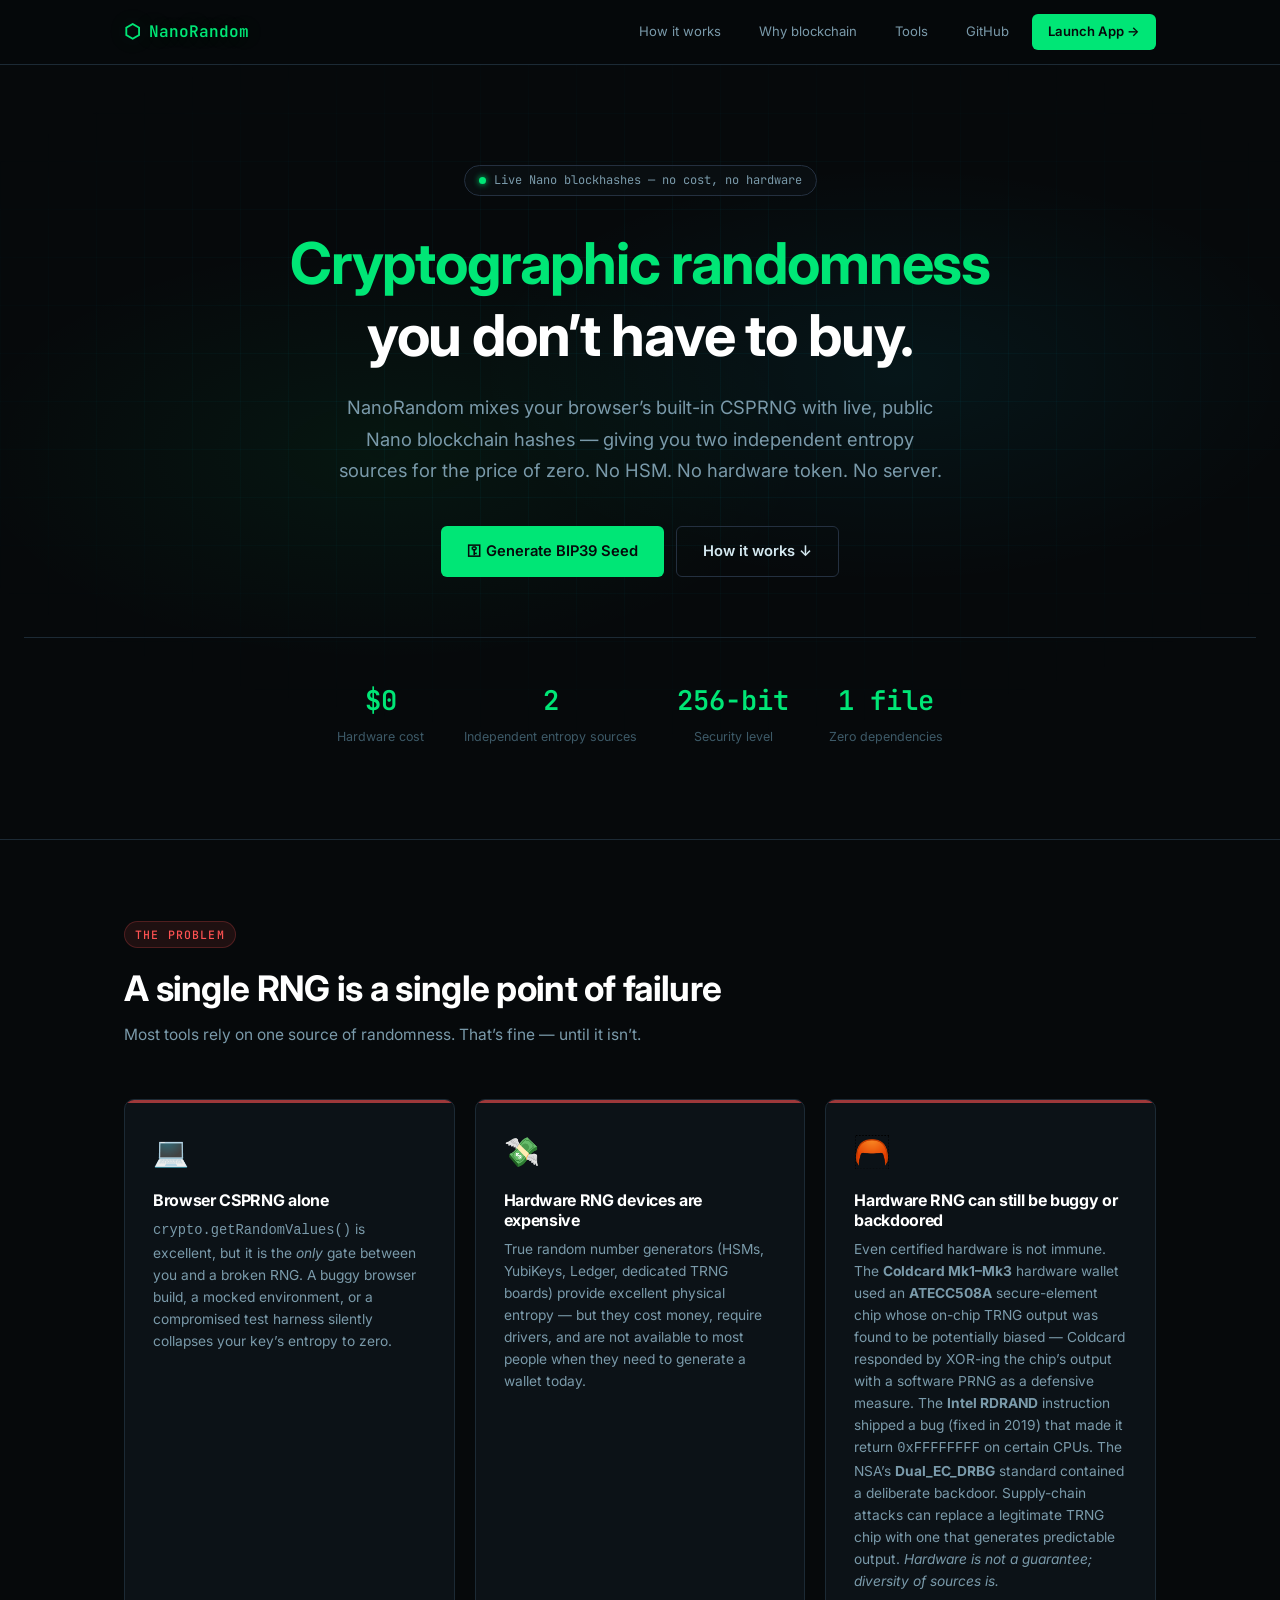
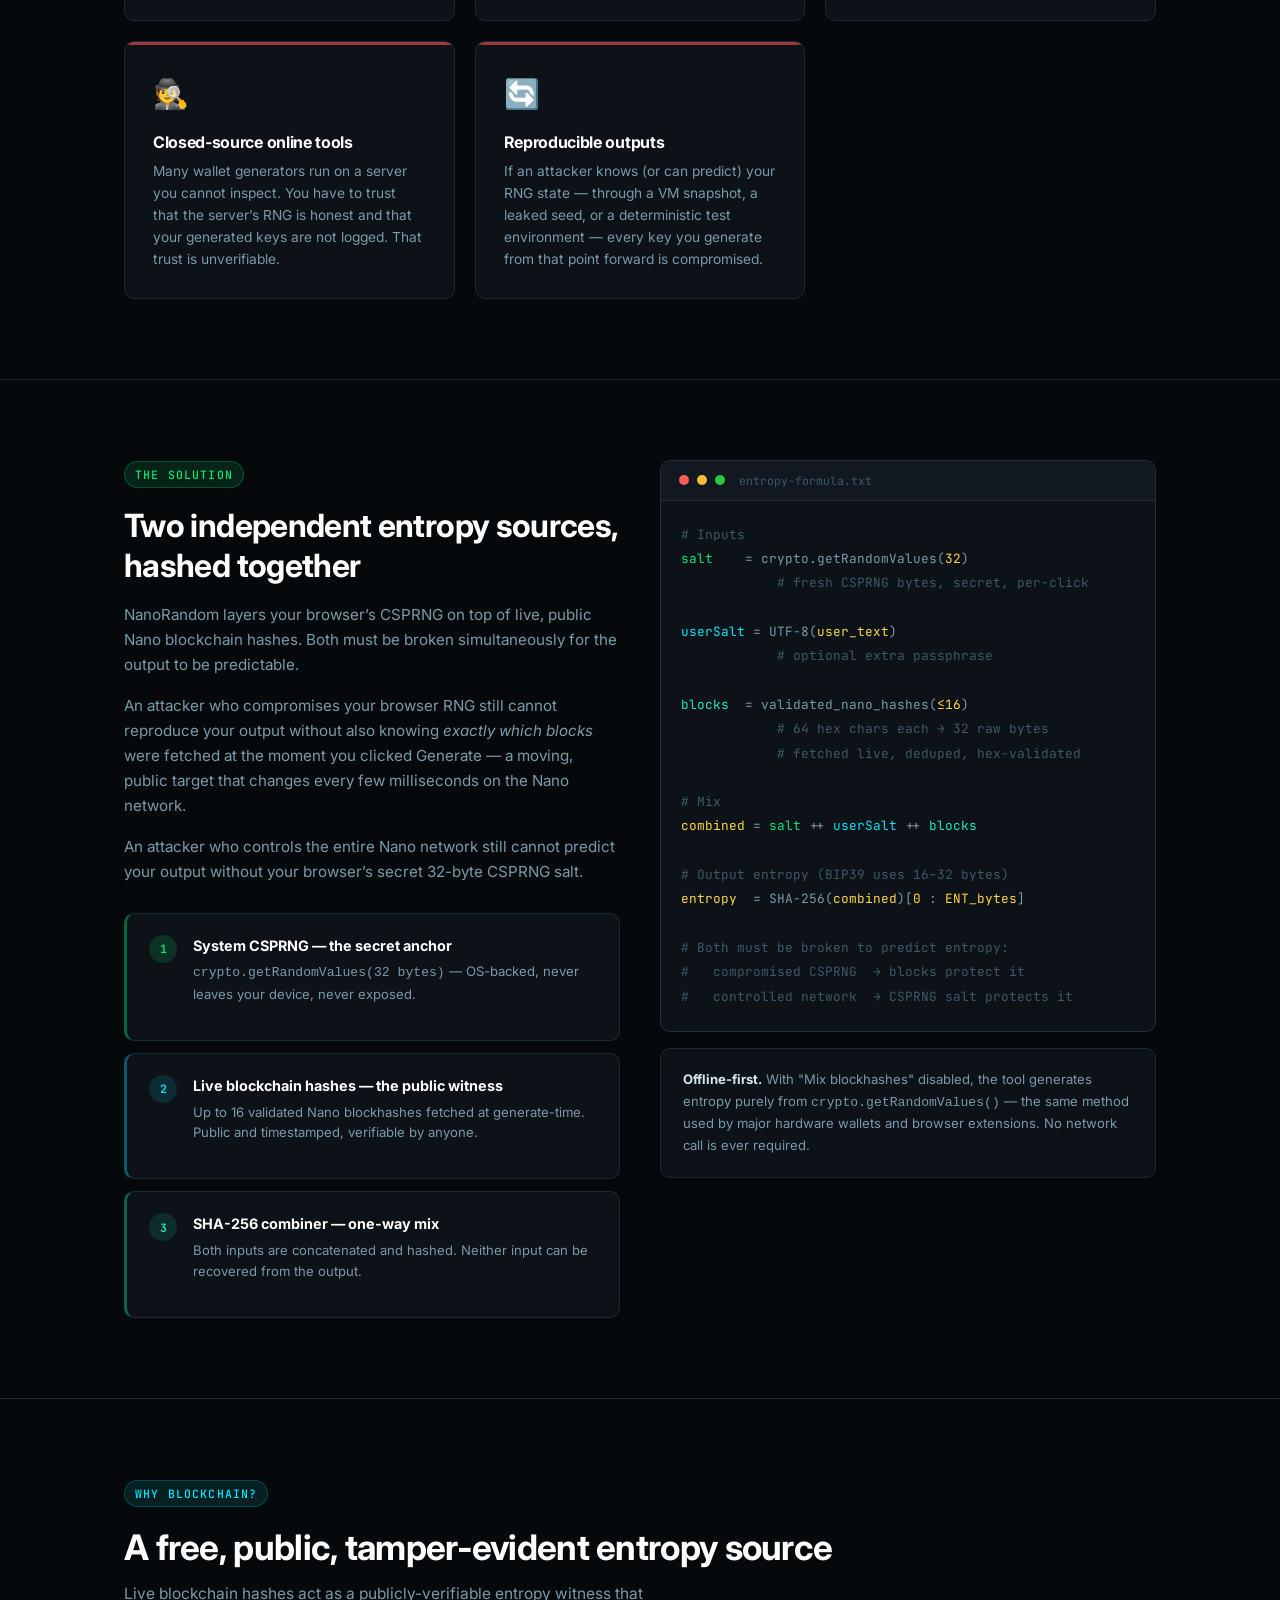
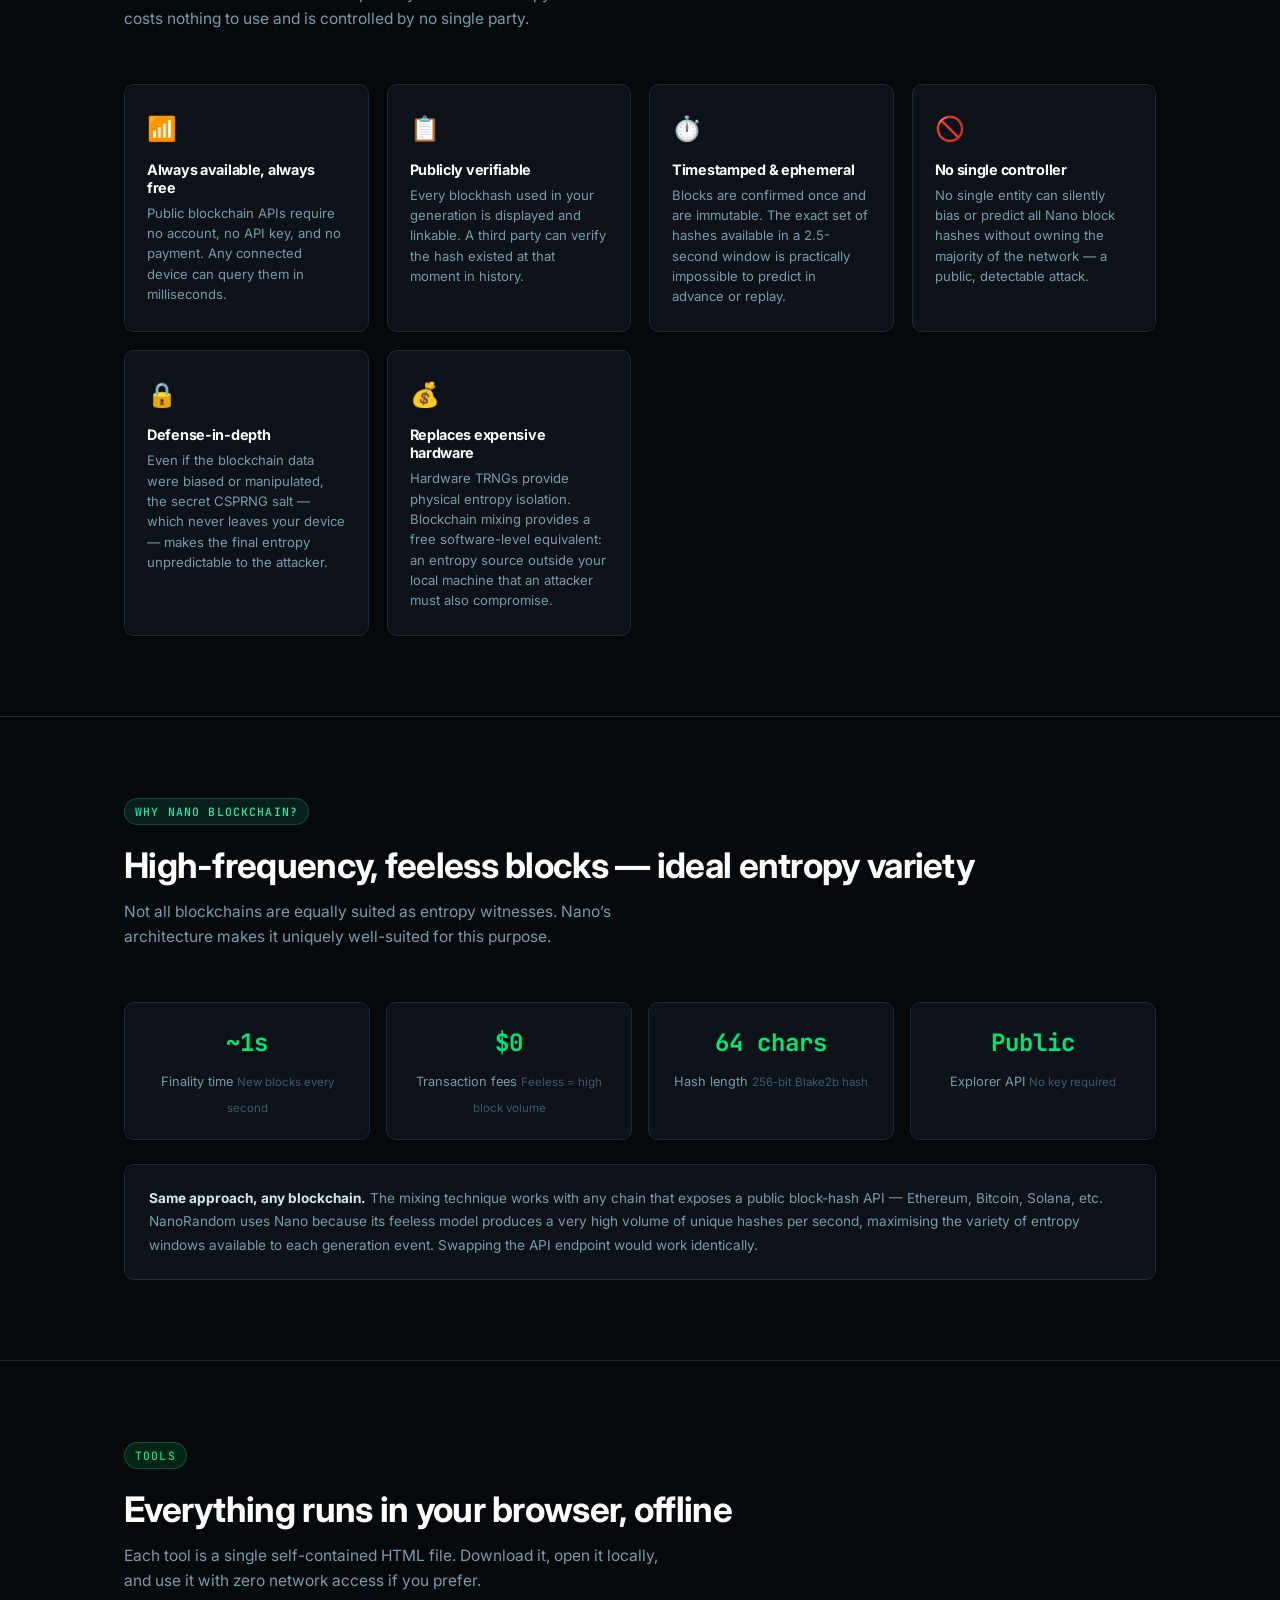
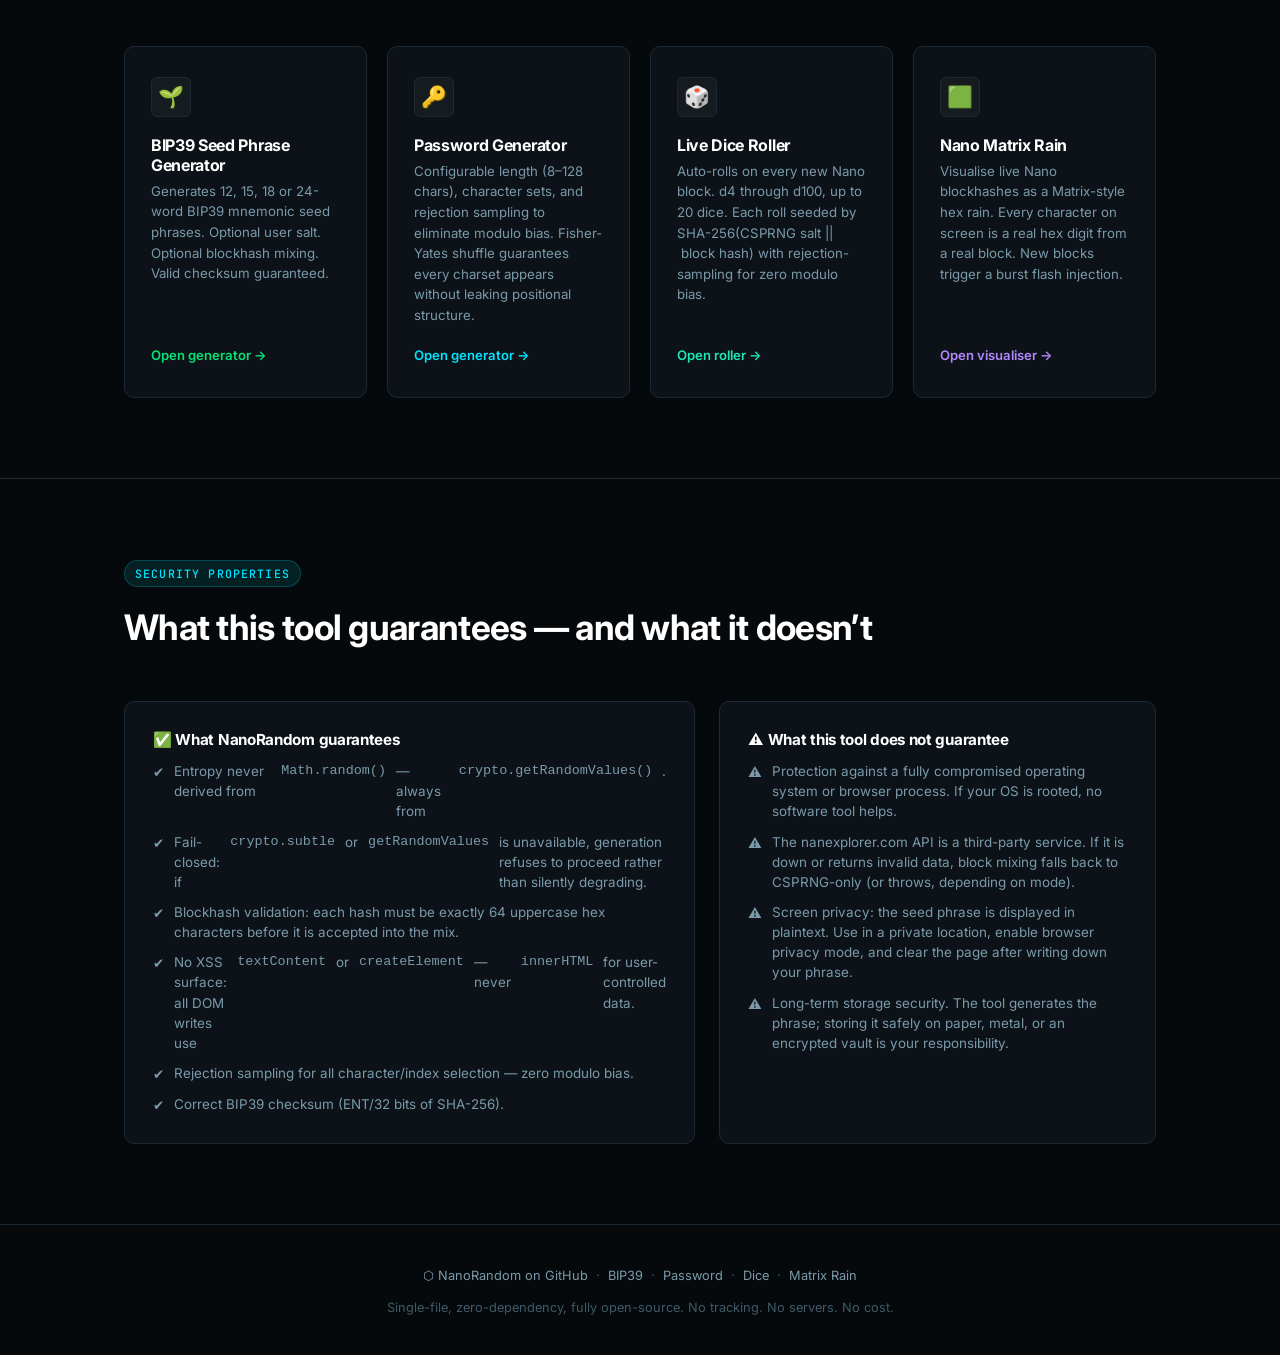
==== index.html @ 3a0e03d4 "fix(index): make entire tool cards clickable (div→a, full-card link)" ====
<!DOCTYPE html>
<html lang="en">
<head>
<meta charset="UTF-8">
<meta name="viewport" content="width=device-width, initial-scale=1.0">
<meta name="description" content="NanoRandom — Free, open-source cryptographic randomness using browser CSPRNG mixed with live Nano blockchain hashes. No expensive hardware required.">
<title>NanoRandom — Blockchain-Mixed Cryptographic Randomness, Free &amp; Open</title>
<link rel="preconnect" href="https://fonts.googleapis.com">
<link href="https://fonts.googleapis.com/css2?family=Inter:wght@300;400;500;600;700&family=JetBrains+Mono:wght@400;500;600&display=swap" rel="stylesheet">
<style>
/* ── Reset & tokens ─────────────────────────────────────────── */
*, *::before, *::after { box-sizing: border-box; margin: 0; padding: 0; }

:root {
  --bg:        #06090b;
  --bg1:       #0c1217;
  --bg2:       #111820;
  --border:    #1c2a35;
  --border2:   #243040;
  --txt:       #d4e8f0;
  --txt2:      #7a9aaa;
  --txt3:      #3d5a68;
  --green:     #00e676;
  --green2:    #00c853;
  --cyan:      #00e5ff;
  --cyan2:     #00b8d9;
  --teal:      #1de9b6;
  --red:       #ff5252;
  --yellow:    #ffd740;
  --card-bg:   rgba(12, 22, 32, 0.80);
  --glow-g:    0 0 24px rgba(0,230,118,0.18);
  --glow-c:    0 0 24px rgba(0,229,255,0.18);
  --r:         10px;
  --r-sm:      6px;
  --font:      'Inter', system-ui, sans-serif;
  --mono:      'JetBrains Mono', 'Courier New', monospace;
}

html { scroll-behavior: smooth; }
body {
  background: var(--bg);
  color: var(--txt);
  font-family: var(--font);
  font-size: 16px;
  line-height: 1.65;
  overflow-x: hidden;
}

/* ── Utility ─────────────────────────────────────────────────── */
.container { max-width: 1080px; margin: 0 auto; padding: 0 24px; }
.mono { font-family: var(--mono); }
.tag {
  display: inline-block;
  font-family: var(--mono);
  font-size: 0.72em;
  font-weight: 500;
  letter-spacing: 0.1em;
  text-transform: uppercase;
  padding: 3px 10px;
  border-radius: 20px;
  margin-bottom: 18px;
}
.tag-green { background: rgba(0,230,118,0.12); color: var(--green); border: 1px solid rgba(0,230,118,0.25); }
.tag-cyan  { background: rgba(0,229,255,0.10); color: var(--cyan);  border: 1px solid rgba(0,229,255,0.22); }
.tag-teal  { background: rgba(29,233,182,0.10); color: var(--teal); border: 1px solid rgba(29,233,182,0.22); }
.tag-red   { background: rgba(255,82,82,0.10);  color: var(--red);  border: 1px solid rgba(255,82,82,0.22); }

h1, h2, h3 { font-weight: 700; line-height: 1.25; letter-spacing: -0.02em; }
a { color: var(--cyan); text-decoration: none; }
a:hover { color: var(--teal); }

/* ── Nav ─────────────────────────────────────────────────────── */
nav {
  position: sticky; top: 0; z-index: 100;
  border-bottom: 1px solid var(--border);
  background: rgba(6, 9, 11, 0.88);
  backdrop-filter: blur(16px);
}
.nav-inner {
  display: flex; align-items: center; gap: 8px;
  padding: 14px 24px;
  max-width: 1080px; margin: 0 auto;
}
.nav-logo {
  font-family: var(--mono);
  font-weight: 600;
  font-size: 1em;
  color: var(--green);
  text-shadow: var(--glow-g);
  margin-right: auto;
  display: flex; align-items: center; gap: 8px;
}
.nav-logo .hex { font-size: 1.2em; }
.nav-link {
  font-size: 0.82em;
  color: var(--txt2);
  padding: 6px 14px;
  border-radius: var(--r-sm);
  border: 1px solid transparent;
  transition: color 0.2s, border-color 0.2s, background 0.2s;
}
.nav-link:hover {
  color: var(--txt);
  border-color: var(--border2);
  background: var(--bg2);
}
.nav-cta {
  font-size: 0.82em; font-weight: 600;
  color: var(--bg);
  background: var(--green);
  padding: 7px 16px;
  border-radius: var(--r-sm);
  transition: background 0.2s, box-shadow 0.2s;
}
.nav-cta:hover { background: var(--teal); color: var(--bg); box-shadow: var(--glow-g); }

/* ── Hero ─────────────────────────────────────────────────────── */
.hero {
  position: relative;
  padding: 100px 24px 90px;
  text-align: center;
  overflow: hidden;
}
/* Animated grid background */
.hero::before {
  content: '';
  position: absolute; inset: 0;
  background-image:
    linear-gradient(rgba(0,229,255,0.04) 1px, transparent 1px),
    linear-gradient(90deg, rgba(0,229,255,0.04) 1px, transparent 1px);
  background-size: 48px 48px;
  mask-image: radial-gradient(ellipse 80% 60% at 50% 40%, black 30%, transparent 80%);
  pointer-events: none;
}
/* Glow blobs */
.hero::after {
  content: '';
  position: absolute; inset: 0;
  background:
    radial-gradient(ellipse 600px 300px at 30% 50%, rgba(0,230,118,0.06) 0%, transparent 70%),
    radial-gradient(ellipse 600px 300px at 70% 40%, rgba(0,229,255,0.06) 0%, transparent 70%);
  pointer-events: none;
}
.hero-content { position: relative; z-index: 1; }
.hero-badge {
  display: inline-flex; align-items: center; gap: 8px;
  font-family: var(--mono); font-size: 0.75em;
  color: var(--txt2);
  border: 1px solid var(--border2);
  border-radius: 20px;
  padding: 5px 14px;
  margin-bottom: 32px;
  background: rgba(12,18,23,0.6);
}
.hero-badge .dot-live {
  width: 7px; height: 7px; border-radius: 50%;
  background: var(--green); box-shadow: 0 0 6px var(--green);
  animation: blink 1.6s infinite;
}
@keyframes blink { 0%,100%{opacity:1} 50%{opacity:.2} }

.hero h1 {
  font-size: clamp(2.2rem, 5vw, 3.6rem);
  color: #fff;
  margin-bottom: 20px;
}
.hero h1 .hl-green { color: var(--green); }
.hero h1 .hl-cyan  { color: var(--cyan); }
.hero-sub {
  font-size: clamp(1rem, 2vw, 1.15rem);
  color: var(--txt2);
  max-width: 620px; margin: 0 auto 40px;
  line-height: 1.7;
}
.hero-actions { display: flex; gap: 12px; justify-content: center; flex-wrap: wrap; }
.btn {
  display: inline-flex; align-items: center; gap: 8px;
  padding: 12px 26px; border-radius: var(--r-sm);
  font-weight: 600; font-size: 0.92em;
  transition: all 0.2s;
}
.btn-primary {
  background: var(--green); color: var(--bg);
}
.btn-primary:hover { background: var(--teal); color: var(--bg); box-shadow: 0 0 28px rgba(0,230,118,0.35); }
.btn-outline {
  background: transparent; color: var(--txt);
  border: 1px solid var(--border2);
}
.btn-outline:hover { border-color: var(--cyan2); color: var(--cyan); background: rgba(0,229,255,0.06); }

/* Hero stats */
.hero-stats {
  display: flex; gap: 40px; justify-content: center; flex-wrap: wrap;
  margin-top: 60px;
  padding-top: 40px;
  border-top: 1px solid var(--border);
}
.stat { text-align: center; }
.stat-val {
  font-family: var(--mono); font-size: 1.7em; font-weight: 600;
  color: var(--green); display: block;
}
.stat-label { font-size: 0.78em; color: var(--txt3); margin-top: 2px; }

/* ── Section base ─────────────────────────────────────────────── */
section { padding: 80px 0; }
section + section { border-top: 1px solid var(--border); }
.section-head { margin-bottom: 52px; }
.section-head h2 { font-size: clamp(1.6rem, 3vw, 2.2rem); color: #fff; margin-bottom: 12px; }
.section-head p { color: var(--txt2); max-width: 560px; font-size: 0.97em; }

/* ── Problem section ─────────────────────────────────────────── */
.problem-grid {
  display: grid;
  grid-template-columns: repeat(auto-fit, minmax(260px, 1fr));
  gap: 20px;
}
.problem-card {
  background: var(--bg1);
  border: 1px solid var(--border);
  border-radius: var(--r);
  padding: 28px;
  position: relative;
  overflow: hidden;
}
.problem-card::before {
  content: '';
  position: absolute; top: 0; left: 0; right: 0; height: 3px;
  background: var(--red);
  opacity: 0.6;
}
.problem-icon { font-size: 1.8em; margin-bottom: 14px; }
.problem-card h3 { font-size: 1em; color: #fff; margin-bottom: 8px; }
.problem-card p { font-size: 0.86em; color: var(--txt2); line-height: 1.6; }

/* ── Solution section ────────────────────────────────────────── */
.solution-layout {
  display: grid;
  grid-template-columns: 1fr 1fr;
  gap: 40px;
  align-items: start;
}
@media (max-width: 700px) { .solution-layout { grid-template-columns: 1fr; } }

.solution-text h2 { font-size: clamp(1.5rem, 3vw, 2rem); color: #fff; margin-bottom: 16px; }
.solution-text p  { color: var(--txt2); font-size: 0.95em; margin-bottom: 16px; }

.layer-stack { display: flex; flex-direction: column; gap: 12px; }
.layer {
  background: var(--bg1);
  border: 1px solid var(--border);
  border-radius: var(--r);
  padding: 20px 22px;
  display: flex; align-items: flex-start; gap: 16px;
  position: relative; overflow: hidden;
  transition: border-color 0.2s;
}
.layer:hover { border-color: var(--border2); }
.layer-num {
  font-family: var(--mono); font-size: 0.72em; font-weight: 600;
  width: 28px; height: 28px; border-radius: 50%;
  display: flex; align-items: center; justify-content: center;
  flex-shrink: 0;
  margin-top: 1px;
}
.layer-1 .layer-num { background: rgba(0,230,118,0.15); color: var(--green); }
.layer-2 .layer-num { background: rgba(0,229,255,0.12); color: var(--cyan); }
.layer-3 .layer-num { background: rgba(29,233,182,0.12); color: var(--teal); }
.layer-1 { border-left: 3px solid rgba(0,230,118,0.4); }
.layer-2 { border-left: 3px solid rgba(0,229,255,0.35); }
.layer-3 { border-left: 3px solid rgba(29,233,182,0.35); }
.layer-body h4 { font-size: 0.9em; color: #fff; margin-bottom: 4px; }
.layer-body p  { font-size: 0.82em; color: var(--txt2); line-height: 1.55; }

/* Formula box */
.formula-box {
  background: var(--bg1);
  border: 1px solid var(--border2);
  border-radius: var(--r);
  overflow: hidden;
}
.formula-box .fb-header {
  background: var(--bg2);
  padding: 10px 18px;
  font-family: var(--mono); font-size: 0.72em; color: var(--txt3);
  border-bottom: 1px solid var(--border);
  display: flex; align-items: center; gap: 8px;
}
.fb-dot { width: 10px; height: 10px; border-radius: 50%; }
.formula-box pre {
  padding: 22px 20px;
  font-family: var(--mono);
  font-size: 0.8em;
  line-height: 1.9;
  color: var(--txt2);
  overflow-x: auto;
  white-space: pre;
}
.c  { color: var(--txt3); }
.g  { color: var(--green); }
.cy { color: var(--cyan); }
.tl { color: var(--teal); }
.yw { color: var(--yellow); }

/* ── Why blockchain? ─────────────────────────────────────────── */
.why-grid {
  display: grid;
  grid-template-columns: repeat(auto-fit, minmax(220px, 1fr));
  gap: 18px;
}
.why-card {
  background: var(--bg1);
  border: 1px solid var(--border);
  border-radius: var(--r);
  padding: 24px 22px;
  transition: border-color 0.2s, box-shadow 0.2s;
}
.why-card:hover { border-color: var(--border2); box-shadow: var(--glow-c); }
.why-icon { font-size: 1.5em; margin-bottom: 12px; }
.why-card h3 { font-size: 0.9em; color: #fff; margin-bottom: 6px; }
.why-card p  { font-size: 0.82em; color: var(--txt2); line-height: 1.55; }

/* ── Why Nano? ────────────────────────────────────────────────── */
.nano-features {
  display: grid;
  grid-template-columns: repeat(auto-fit, minmax(200px, 1fr));
  gap: 16px;
}
.nano-feat {
  background: var(--bg1);
  border: 1px solid var(--border);
  border-radius: var(--r);
  padding: 20px 20px;
  text-align: center;
}
.nano-feat .nf-val {
  font-family: var(--mono);
  font-size: 1.5em; font-weight: 700;
  color: var(--green);
  display: block; margin-bottom: 4px;
}
.nano-feat .nf-label { font-size: 0.8em; color: var(--txt2); }
.nano-feat .nf-sub   { font-size: 0.72em; color: var(--txt3); margin-top: 2px; }

/* ── Tools grid ──────────────────────────────────────────────── */
.tools-grid {
  display: grid;
  grid-template-columns: repeat(auto-fit, minmax(240px, 1fr));
  gap: 20px;
}
.tool-card {
  background: var(--bg1);
  border: 1px solid var(--border);
  border-radius: var(--r);
  padding: 30px 26px;
  display: flex; flex-direction: column;
  transition: border-color 0.2s, box-shadow 0.2s, transform 0.2s;
  position: relative; overflow: hidden;
  /* anchor reset */
  color: inherit;
  text-decoration: none;
  cursor: pointer;
}
.tool-card:hover { transform: translateY(-3px); }
.tool-card.tc-green { --tc: var(--green); }
.tool-card.tc-cyan  { --tc: var(--cyan); }
.tool-card.tc-teal  { --tc: var(--teal); }
.tool-card.tc-purple { --tc: #b388ff; }
.tool-card:hover { border-color: var(--tc); box-shadow: 0 0 28px rgba(0,0,0,0.3); }
.tool-card .tc-top {
  width: 40px; height: 40px; border-radius: var(--r-sm);
  display: flex; align-items: center; justify-content: center;
  font-size: 1.3em; margin-bottom: 18px;
  background: rgba(255,255,255,0.04);
  border: 1px solid var(--border);
}
.tool-card h3 { font-size: 1em; color: #fff; margin-bottom: 6px; }
.tool-card p  { font-size: 0.83em; color: var(--txt2); line-height: 1.55; flex: 1; }
.tool-card .tc-link {
  display: inline-flex; align-items: center; gap: 6px;
  margin-top: 20px; font-size: 0.82em; font-weight: 600;
  color: var(--tc);
  transition: gap 0.15s;
}
.tool-card:hover .tc-link { gap: 10px; }

/* ── Security section ─────────────────────────────────────────── */
.security-two {
  display: grid;
  grid-template-columns: 1fr 1fr;
  gap: 24px;
}
@media (max-width: 640px) { .security-two { grid-template-columns: 1fr; } }
.sec-box {
  background: var(--bg1);
  border: 1px solid var(--border);
  border-radius: var(--r);
  padding: 28px;
}
.sec-box h3 { font-size: 0.95em; color: #fff; margin-bottom: 12px; }
.sec-list { list-style: none; display: flex; flex-direction: column; gap: 10px; }
.sec-list li {
  display: flex; align-items: flex-start; gap: 10px;
  font-size: 0.84em; color: var(--txt2); line-height: 1.5;
}
.sec-list li .ico { flex-shrink: 0; margin-top: 1px; }

/* ── Footer ──────────────────────────────────────────────────── */
footer {
  border-top: 1px solid var(--border);
  padding: 40px 24px;
  text-align: center;
  font-size: 0.8em;
  color: var(--txt3);
}
footer a { color: var(--txt2); }
footer a:hover { color: var(--txt); }
</style>
</head>
<body>

<!-- ── Nav ───────────────────────────────────────────────────── -->
<nav>
  <div class="nav-inner">
    <div class="nav-logo">
      <span class="hex">&#x2B21;</span> NanoRandom
    </div>
    <a class="nav-link" href="#how-it-works">How it works</a>
    <a class="nav-link" href="#why-blockchain">Why blockchain</a>
    <a class="nav-link" href="#tools">Tools</a>
    <a class="nav-link" href="https://github.com/dungvn3000/nanorandom#readme" target="_blank" rel="noopener">GitHub</a>
    <a class="nav-cta" href="bip39.html">Launch App &#x2192;</a>
  </div>
</nav>

<!-- ── Hero ──────────────────────────────────────────────────── -->
<section class="hero">
  <div class="hero-content">
    <div class="hero-badge">
      <span class="dot-live"></span>
      Live Nano blockhashes &mdash; no cost, no hardware
    </div>
    <h1>
      <span class="hl-green">Cryptographic randomness</span><br>
      you don&rsquo;t have to buy.
    </h1>
    <p class="hero-sub">
      NanoRandom mixes your browser&rsquo;s built-in CSPRNG with live,
      public Nano blockchain hashes&nbsp;&mdash; giving you two independent
      entropy sources for the price of zero.
      No HSM. No hardware token. No server.
    </p>
    <div class="hero-actions">
      <a class="btn btn-primary" href="bip39.html">&#x26BF; Generate BIP39 Seed</a>
      <a class="btn btn-outline" href="#how-it-works">How it works &darr;</a>
    </div>

    <div class="hero-stats">
      <div class="stat">
        <span class="stat-val">$0</span>
        <span class="stat-label">Hardware cost</span>
      </div>
      <div class="stat">
        <span class="stat-val">2</span>
        <span class="stat-label">Independent entropy sources</span>
      </div>
      <div class="stat">
        <span class="stat-val">256-bit</span>
        <span class="stat-label">Security level</span>
      </div>
      <div class="stat">
        <span class="stat-val">1 file</span>
        <span class="stat-label">Zero dependencies</span>
      </div>
    </div>
  </div>
</section>

<!-- ── Problem ─────────────────────────────────────────────────── -->
<section id="problem">
  <div class="container">
    <div class="section-head">
      <div class="tag tag-red">The Problem</div>
      <h2>A single RNG is a single point of failure</h2>
      <p>Most tools rely on one source of randomness. That&rsquo;s fine&nbsp;&mdash;
        until it isn&rsquo;t.</p>
    </div>
    <div class="problem-grid">
      <div class="problem-card">
        <div class="problem-icon">&#x1F4BB;</div>
        <h3>Browser CSPRNG alone</h3>
        <p>
          <code>crypto.getRandomValues()</code> is excellent, but it is the
          <em>only</em> gate between you and a broken RNG.
          A buggy browser build, a mocked environment, or a compromised
          test harness silently collapses your key&rsquo;s entropy to zero.
        </p>
      </div>
      <div class="problem-card">
        <div class="problem-icon">&#x1F4B8;</div>
        <h3>Hardware RNG devices are expensive</h3>
        <p>
          True random number generators (HSMs, YubiKeys, Ledger, dedicated
          TRNG boards) provide excellent physical entropy&nbsp;&mdash; but
          they cost money, require drivers, and are not available to most
          people when they need to generate a wallet today.
        </p>
      </div>
      <div class="problem-card">
        <div class="problem-icon">&#x1F9B0;</div>
        <h3>Hardware RNG can still be buggy or backdoored</h3>
        <p>
          Even certified hardware is not immune. The <strong>Coldcard Mk1&ndash;Mk3</strong>
          hardware wallet used an <strong>ATECC508A</strong> secure-element chip whose
          on-chip TRNG output was found to be potentially biased &mdash; Coldcard
          responded by XOR-ing the chip&rsquo;s output with a software PRNG as a
          defensive measure. The <strong>Intel RDRAND</strong> instruction shipped a
          bug (fixed in 2019) that made it return <code>0xFFFFFFFF</code> on certain
          CPUs. The NSA&rsquo;s <strong>Dual_EC_DRBG</strong> standard contained a
          deliberate backdoor. Supply-chain attacks can replace a legitimate TRNG
          chip with one that generates predictable output. <em>Hardware is not a
          guarantee; diversity of sources is.</em>
        </p>
      </div>
      <div class="problem-card">
        <div class="problem-icon">&#x1F575;&#xFE0F;</div>
        <h3>Closed-source online tools</h3>
        <p>
          Many wallet generators run on a server you cannot inspect.
          You have to trust that the server&rsquo;s RNG is honest and
          that your generated keys are not logged. That trust is unverifiable.
        </p>
      </div>
      <div class="problem-card">
        <div class="problem-icon">&#x1F504;</div>
        <h3>Reproducible outputs</h3>
        <p>
          If an attacker knows (or can predict) your RNG state&nbsp;&mdash;
          through a VM snapshot, a leaked seed, or a deterministic test
          environment&nbsp;&mdash; every key you generate from that point
          forward is compromised.
        </p>
      </div>
    </div>
  </div>
</section>

<!-- ── Solution / How it works ─────────────────────────────────── -->
<section id="how-it-works">
  <div class="container">
    <div class="solution-layout">
      <div class="solution-text">
        <div class="tag tag-green">The Solution</div>
        <h2>Two independent entropy sources, hashed together</h2>
        <p>
          NanoRandom layers your browser&rsquo;s CSPRNG on top of live,
          public Nano blockchain hashes. Both must be broken simultaneously
          for the output to be predictable.
        </p>
        <p>
          An attacker who compromises your browser RNG still cannot reproduce
          your output without also knowing <em>exactly which blocks</em> were
          fetched at the moment you clicked Generate &mdash; a moving,
          public target that changes every few milliseconds on the Nano network.
        </p>
        <p>
          An attacker who controls the entire Nano network still cannot
          predict your output without your browser&rsquo;s secret 32-byte CSPRNG salt.
        </p>
        <div class="layer-stack" style="margin-top:28px">
          <div class="layer layer-1">
            <div class="layer-num">1</div>
            <div class="layer-body">
              <h4>System CSPRNG &mdash; the secret anchor</h4>
              <p><code>crypto.getRandomValues(32 bytes)</code> &mdash;
                OS-backed, never leaves your device, never exposed.</p>
            </div>
          </div>
          <div class="layer layer-2">
            <div class="layer-num">2</div>
            <div class="layer-body">
              <h4>Live blockchain hashes &mdash; the public witness</h4>
              <p>Up to 16 validated Nano blockhashes fetched at generate-time.
                Public and timestamped, verifiable by anyone.</p>
            </div>
          </div>
          <div class="layer layer-3">
            <div class="layer-num">3</div>
            <div class="layer-body">
              <h4>SHA-256 combiner &mdash; one-way mix</h4>
              <p>Both inputs are concatenated and hashed. Neither input can
                be recovered from the output.</p>
            </div>
          </div>
        </div>
      </div>

      <div>
        <div class="formula-box">
          <div class="fb-header">
            <span class="fb-dot" style="background:#ff5f57"></span>
            <span class="fb-dot" style="background:#febc2e"></span>
            <span class="fb-dot" style="background:#28c840"></span>
            <span style="margin-left:6px">entropy-formula.txt</span>
          </div>
          <pre><span class="c"># Inputs</span>
<span class="g">salt</span>    = crypto.getRandomValues(<span class="yw">32</span>)
            <span class="c"># fresh CSPRNG bytes, secret, per-click</span>

<span class="cy">userSalt</span> = UTF-8(<span class="yw">user_text</span>)
            <span class="c"># optional extra passphrase</span>

<span class="tl">blocks</span>  = validated_nano_hashes(<span class="yw">≤16</span>)
            <span class="c"># 64 hex chars each → 32 raw bytes</span>
            <span class="c"># fetched live, deduped, hex-validated</span>

<span class="c"># Mix</span>
<span class="yw">combined</span> = <span class="g">salt</span> ++ <span class="cy">userSalt</span> ++ <span class="tl">blocks</span>

<span class="c"># Output entropy (BIP39 uses 16–32 bytes)</span>
<span class="yw">entropy</span>  = SHA-256(<span class="yw">combined</span>)[<span class="yw">0</span> : <span class="yw">ENT_bytes</span>]

<span class="c"># Both must be broken to predict entropy:</span>
<span class="c">#   compromised CSPRNG  → blocks protect it</span>
<span class="c">#   controlled network  → CSPRNG salt protects it</span></pre>
        </div>

        <div style="margin-top:16px; background:var(--bg1); border:1px solid var(--border); border-radius:var(--r); padding:20px 22px;">
          <p style="font-size:0.82em; color:var(--txt2); line-height:1.65;">
            <strong style="color:var(--txt)">Offline-first.</strong>
            With "Mix blockhashes" disabled, the tool generates entropy purely
            from <code>crypto.getRandomValues()</code> &mdash; the same method
            used by major hardware wallets and browser extensions.
            No network call is ever required.
          </p>
        </div>
      </div>
    </div>
  </div>
</section>

<!-- ── Why blockchain? ─────────────────────────────────────────── -->
<section id="why-blockchain">
  <div class="container">
    <div class="section-head">
      <div class="tag tag-cyan">Why blockchain?</div>
      <h2>A free, public, tamper-evident entropy source</h2>
      <p>Live blockchain hashes act as a publicly-verifiable entropy witness that
         costs nothing to use and is controlled by no single party.</p>
    </div>
    <div class="why-grid">
      <div class="why-card">
        <div class="why-icon">&#x1F4F6;</div>
        <h3>Always available, always free</h3>
        <p>Public blockchain APIs require no account, no API key, and no payment.
           Any connected device can query them in milliseconds.</p>
      </div>
      <div class="why-card">
        <div class="why-icon">&#x1F4CB;</div>
        <h3>Publicly verifiable</h3>
        <p>Every blockhash used in your generation is displayed and linkable.
           A third party can verify the hash existed at that moment in history.</p>
      </div>
      <div class="why-card">
        <div class="why-icon">&#x23F1;&#xFE0F;</div>
        <h3>Timestamped &amp; ephemeral</h3>
        <p>Blocks are confirmed once and are immutable. The exact set of hashes
           available in a 2.5-second window is practically impossible to predict
           in advance or replay.</p>
      </div>
      <div class="why-card">
        <div class="why-icon">&#x1F6AB;</div>
        <h3>No single controller</h3>
        <p>No single entity can silently bias or predict all Nano block hashes
           without owning the majority of the network&nbsp;&mdash; a public,
           detectable attack.</p>
      </div>
      <div class="why-card">
        <div class="why-icon">&#x1F512;</div>
        <h3>Defense-in-depth</h3>
        <p>Even if the blockchain data were biased or manipulated, the secret
           CSPRNG salt &mdash; which never leaves your device &mdash; makes
           the final entropy unpredictable to the attacker.</p>
      </div>
      <div class="why-card">
        <div class="why-icon">&#x1F4B0;</div>
        <h3>Replaces expensive hardware</h3>
        <p>Hardware TRNGs provide physical entropy isolation. Blockchain mixing
           provides a free software-level equivalent: an entropy source outside
           your local machine that an attacker must also compromise.</p>
      </div>
    </div>
  </div>
</section>

<!-- ── Why Nano? ───────────────────────────────────────────────── -->
<section id="why-nano">
  <div class="container">
    <div class="section-head">
      <div class="tag tag-teal">Why Nano blockchain?</div>
      <h2>High-frequency, feeless blocks &mdash; ideal entropy variety</h2>
      <p>Not all blockchains are equally suited as entropy witnesses. Nano&rsquo;s
         architecture makes it uniquely well-suited for this purpose.</p>
    </div>
    <div class="nano-features">
      <div class="nano-feat">
        <span class="nf-val">~1s</span>
        <span class="nf-label">Finality time</span>
        <span class="nf-sub">New blocks every second</span>
      </div>
      <div class="nano-feat">
        <span class="nf-val">$0</span>
        <span class="nf-label">Transaction fees</span>
        <span class="nf-sub">Feeless = high block volume</span>
      </div>
      <div class="nano-feat">
        <span class="nf-val">64 chars</span>
        <span class="nf-label">Hash length</span>
        <span class="nf-sub">256-bit Blake2b hash</span>
      </div>
      <div class="nano-feat">
        <span class="nf-val">Public</span>
        <span class="nf-label">Explorer API</span>
        <span class="nf-sub">No key required</span>
      </div>
    </div>
    <div style="margin-top:24px; background:var(--bg1); border:1px solid var(--border); border-radius:var(--r); padding:22px 24px;">
      <p style="font-size:0.85em; color:var(--txt2); line-height:1.7;">
        <strong style="color:var(--txt)">Same approach, any blockchain.</strong>
        The mixing technique works with any chain that exposes a public block-hash API
        &mdash; Ethereum, Bitcoin, Solana, etc. NanoRandom uses Nano because its
        feeless model produces a very high volume of unique hashes per second,
        maximising the variety of entropy windows available to each generation event.
        Swapping the API endpoint would work identically.
      </p>
    </div>
  </div>
</section>

<!-- ── Tools ─────────────────────────────────────────────────── -->
<section id="tools">
  <div class="container">
    <div class="section-head">
      <div class="tag tag-green">Tools</div>
      <h2>Everything runs in your browser, offline</h2>
      <p>Each tool is a single self-contained HTML file. Download it, open it
         locally, and use it with zero network access if you prefer.</p>
    </div>
    <div class="tools-grid">
      <a class="tool-card tc-green" href="bip39.html">
        <div class="tc-top">&#x1F331;</div>
        <h3>BIP39 Seed Phrase Generator</h3>
        <p>Generates 12, 15, 18 or 24-word BIP39 mnemonic seed phrases.
           Optional user salt. Optional blockhash mixing. Valid checksum guaranteed.</p>
        <span class="tc-link">Open generator &#x2192;</span>
      </a>
      <a class="tool-card tc-cyan" href="password.html">
        <div class="tc-top">&#x1F511;</div>
        <h3>Password Generator</h3>
        <p>Configurable length (8&ndash;128 chars), character sets, and rejection
           sampling to eliminate modulo bias. Fisher-Yates shuffle guarantees
           every charset appears without leaking positional structure.</p>
        <span class="tc-link">Open generator &#x2192;</span>
      </a>
      <a class="tool-card tc-teal" href="dice.html">
        <div class="tc-top">&#x1F3B2;</div>
        <h3>Live Dice Roller</h3>
        <p>Auto-rolls on every new Nano block. d4 through d100, up to 20 dice.
           Each roll seeded by SHA-256(CSPRNG salt&nbsp;||&nbsp;block hash)
           with rejection-sampling for zero modulo bias.</p>
        <span class="tc-link">Open roller &#x2192;</span>
      </a>
      <a class="tool-card tc-purple" href="matrix.html">
        <div class="tc-top">&#x1F7E9;</div>
        <h3>Nano Matrix Rain</h3>
        <p>Visualise live Nano blockhashes as a Matrix-style hex rain.
           Every character on screen is a real hex digit from a real block.
           New blocks trigger a burst flash injection.</p>
        <span class="tc-link">Open visualiser &#x2192;</span>
      </a>
    </div>
  </div>
</section>

<!-- ── Security notes ─────────────────────────────────────────── -->
<section id="security">
  <div class="container">
    <div class="section-head">
      <div class="tag tag-cyan">Security properties</div>
      <h2>What this tool guarantees &mdash; and what it doesn&rsquo;t</h2>
    </div>
    <div class="security-two">
      <div class="sec-box">
        <h3>&#x2705; What NanoRandom guarantees</h3>
        <ul class="sec-list">
          <li><span class="ico">&#x2714;</span>
            Entropy never derived from <code>Math.random()</code> — always
            from <code>crypto.getRandomValues()</code>.
          </li>
          <li><span class="ico">&#x2714;</span>
            Fail-closed: if <code>crypto.subtle</code> or
            <code>getRandomValues</code> is unavailable, generation
            refuses to proceed rather than silently degrading.
          </li>
          <li><span class="ico">&#x2714;</span>
            Blockhash validation: each hash must be exactly 64 uppercase
            hex characters before it is accepted into the mix.
          </li>
          <li><span class="ico">&#x2714;</span>
            No XSS surface: all DOM writes use <code>textContent</code>
            or <code>createElement</code> — never <code>innerHTML</code>
            for user-controlled data.
          </li>
          <li><span class="ico">&#x2714;</span>
            Rejection sampling for all character/index selection —
            zero modulo bias.
          </li>
          <li><span class="ico">&#x2714;</span>
            Correct BIP39 checksum (ENT/32 bits of SHA-256).
          </li>
        </ul>
      </div>
      <div class="sec-box">
        <h3>&#x26A0;&#xFE0F; What this tool does not guarantee</h3>
        <ul class="sec-list">
          <li><span class="ico">&#x26A0;&#xFE0F;</span>
            Protection against a fully compromised operating system or
            browser process. If your OS is rooted, no software tool helps.
          </li>
          <li><span class="ico">&#x26A0;&#xFE0F;</span>
            The nanexplorer.com API is a third-party service. If it is
            down or returns invalid data, block mixing falls back to
            CSPRNG-only (or throws, depending on mode).
          </li>
          <li><span class="ico">&#x26A0;&#xFE0F;</span>
            Screen privacy: the seed phrase is displayed in plaintext.
            Use in a private location, enable browser privacy mode,
            and clear the page after writing down your phrase.
          </li>
          <li><span class="ico">&#x26A0;&#xFE0F;</span>
            Long-term storage security. The tool generates the phrase;
            storing it safely on paper, metal, or an encrypted vault
            is your responsibility.
          </li>
        </ul>
      </div>
    </div>
  </div>
</section>

<!-- ── Footer ─────────────────────────────────────────────────── -->
<footer>
  <div class="container">
    <p style="margin-bottom:10px">
      <a href="https://github.com/dungvn3000/nanorandom" target="_blank" rel="noopener">
        &#x2B21; NanoRandom on GitHub
      </a>
      &nbsp;&middot;&nbsp;
      <a href="bip39.html">BIP39</a>
      &nbsp;&middot;&nbsp;
      <a href="password.html">Password</a>
      &nbsp;&middot;&nbsp;
      <a href="dice.html">Dice</a>
      &nbsp;&middot;&nbsp;
      <a href="matrix.html">Matrix Rain</a>
    </p>
    <p>
      Single-file, zero-dependency, fully open-source.
      No tracking. No servers. No cost.
    </p>
  </div>
</footer>

</body>
</html>
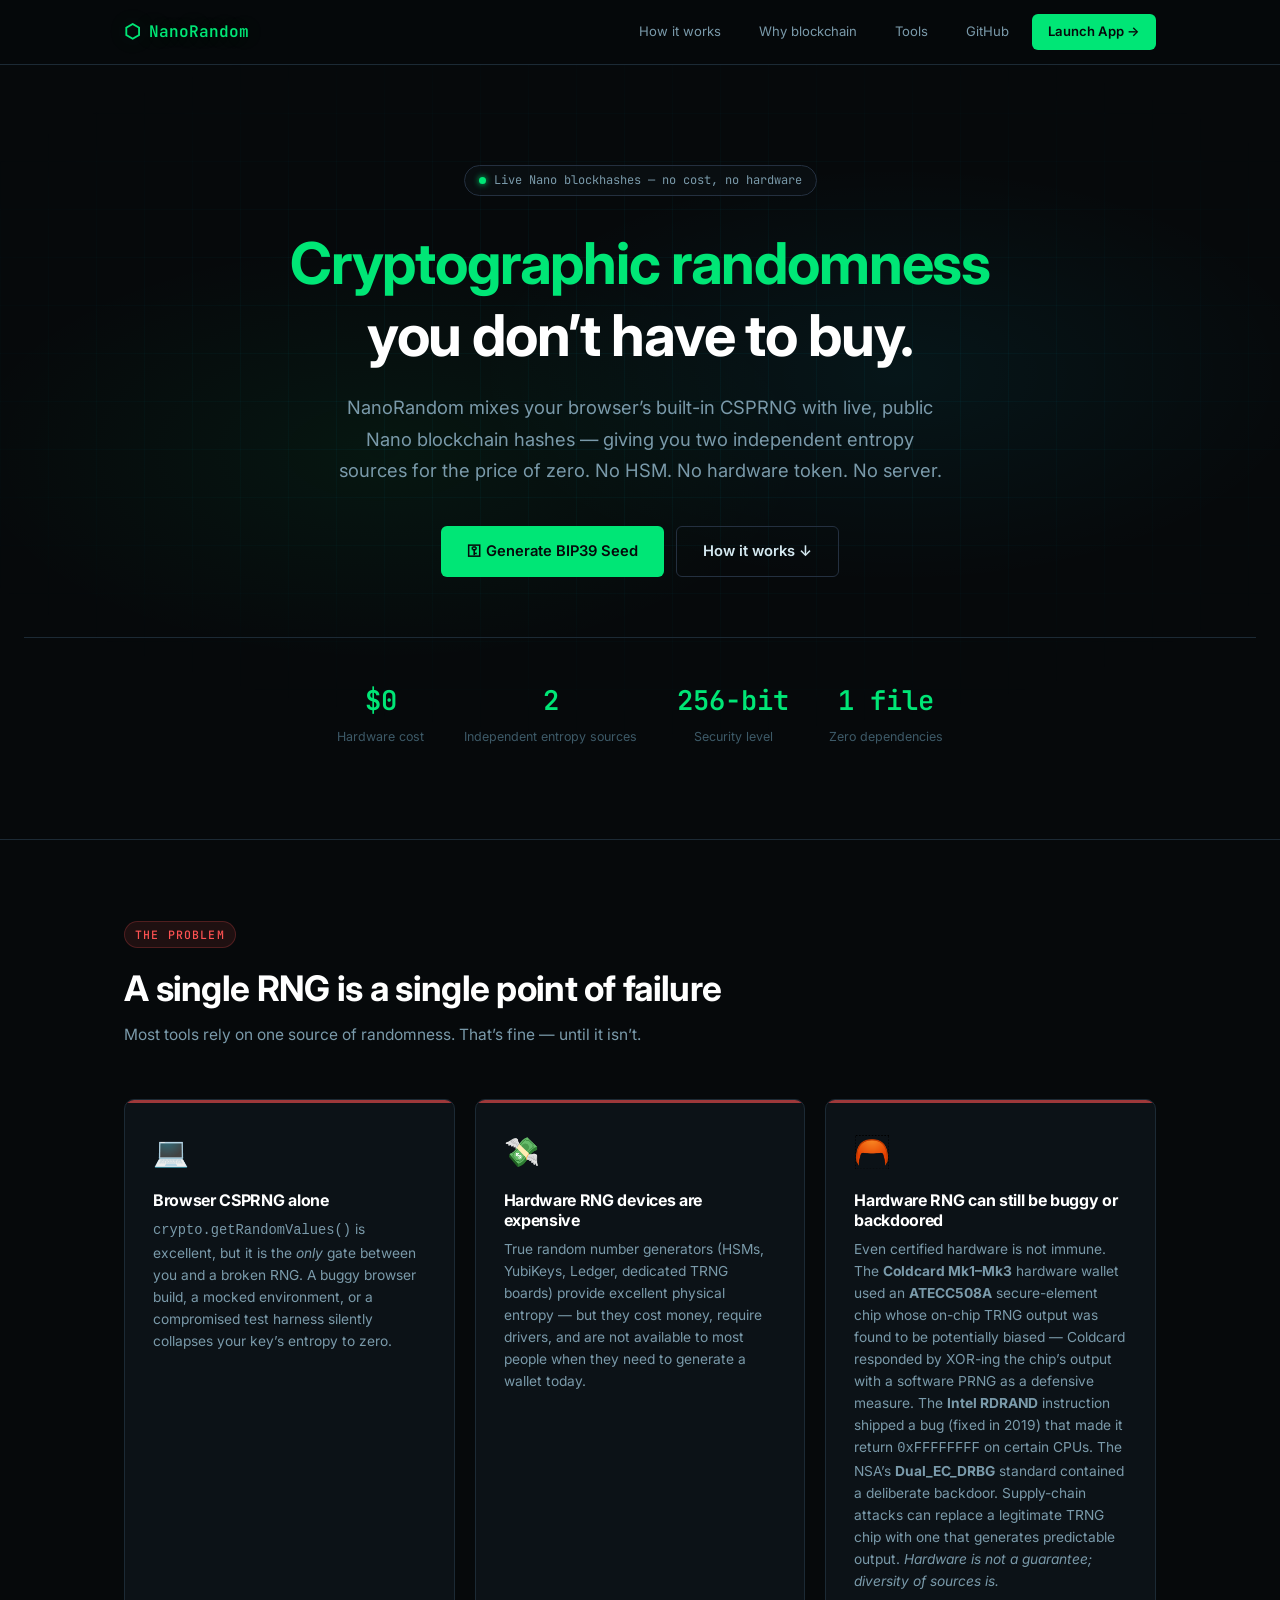
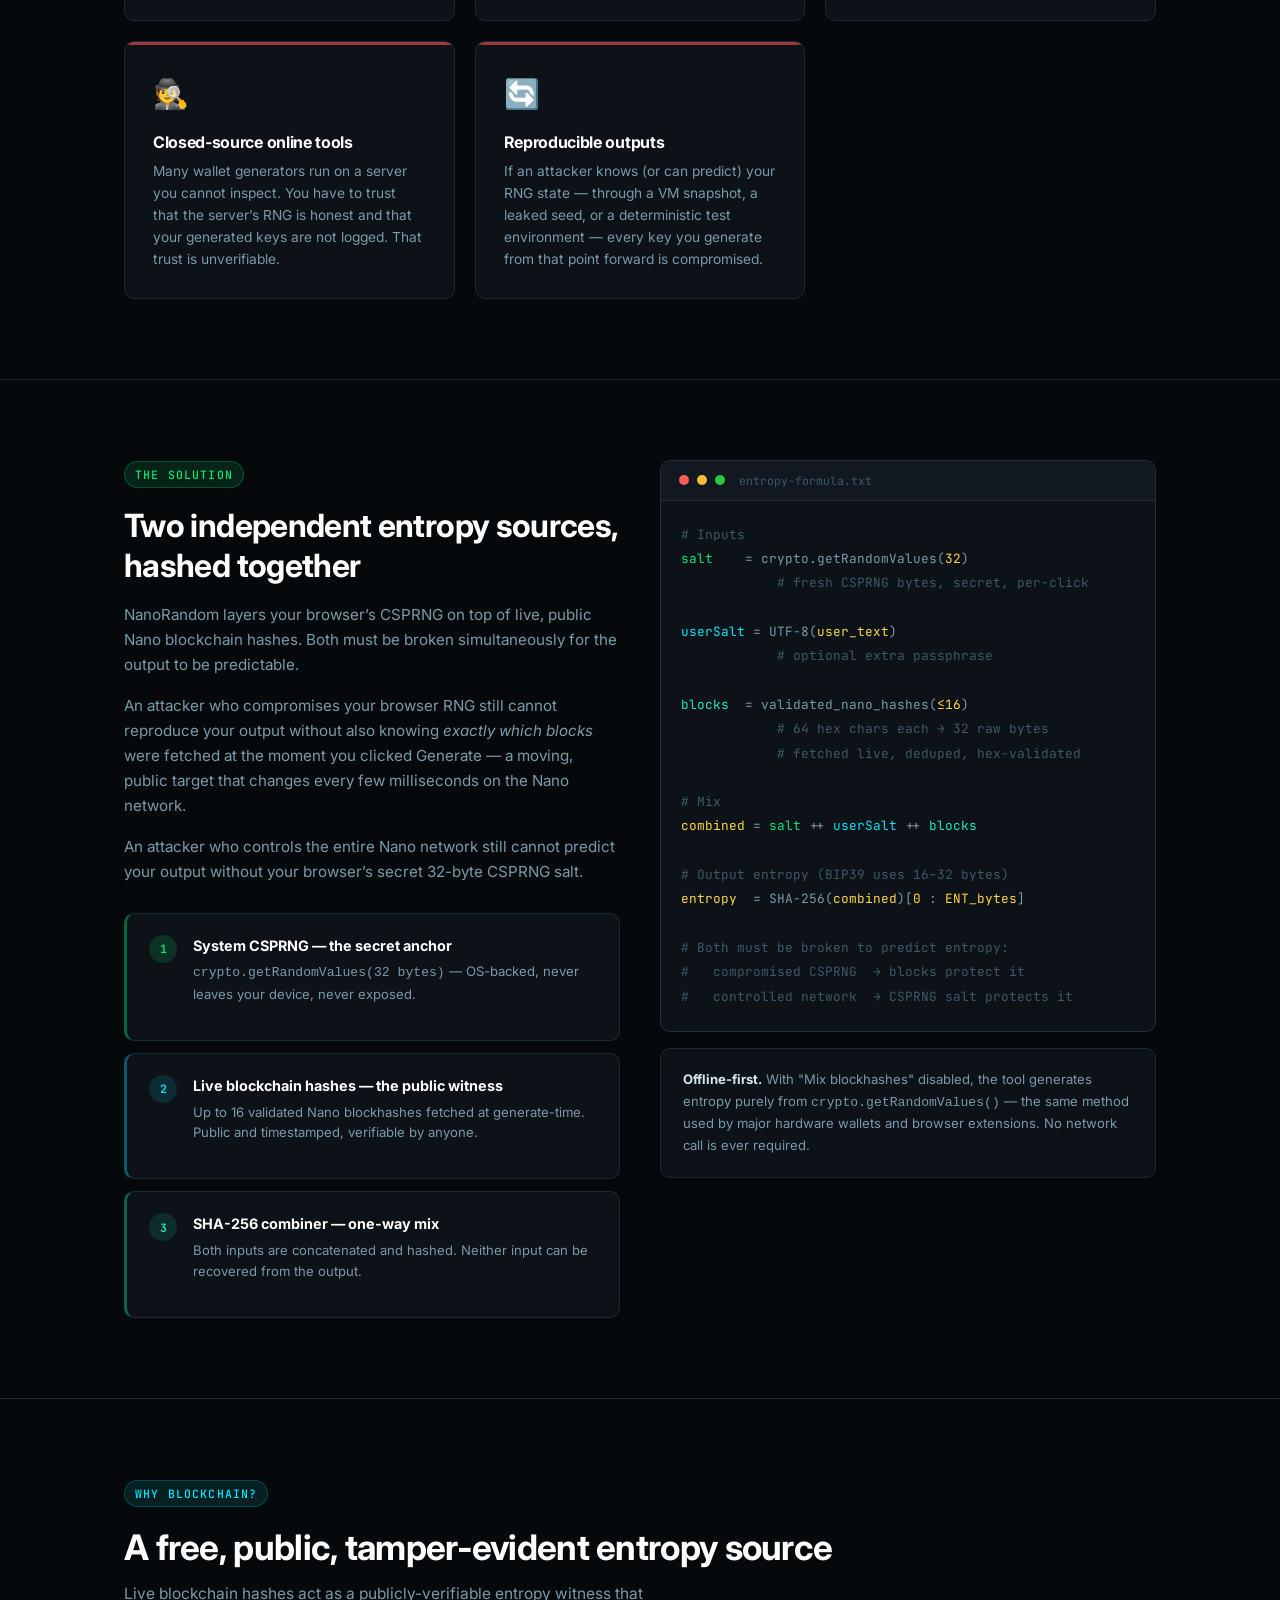
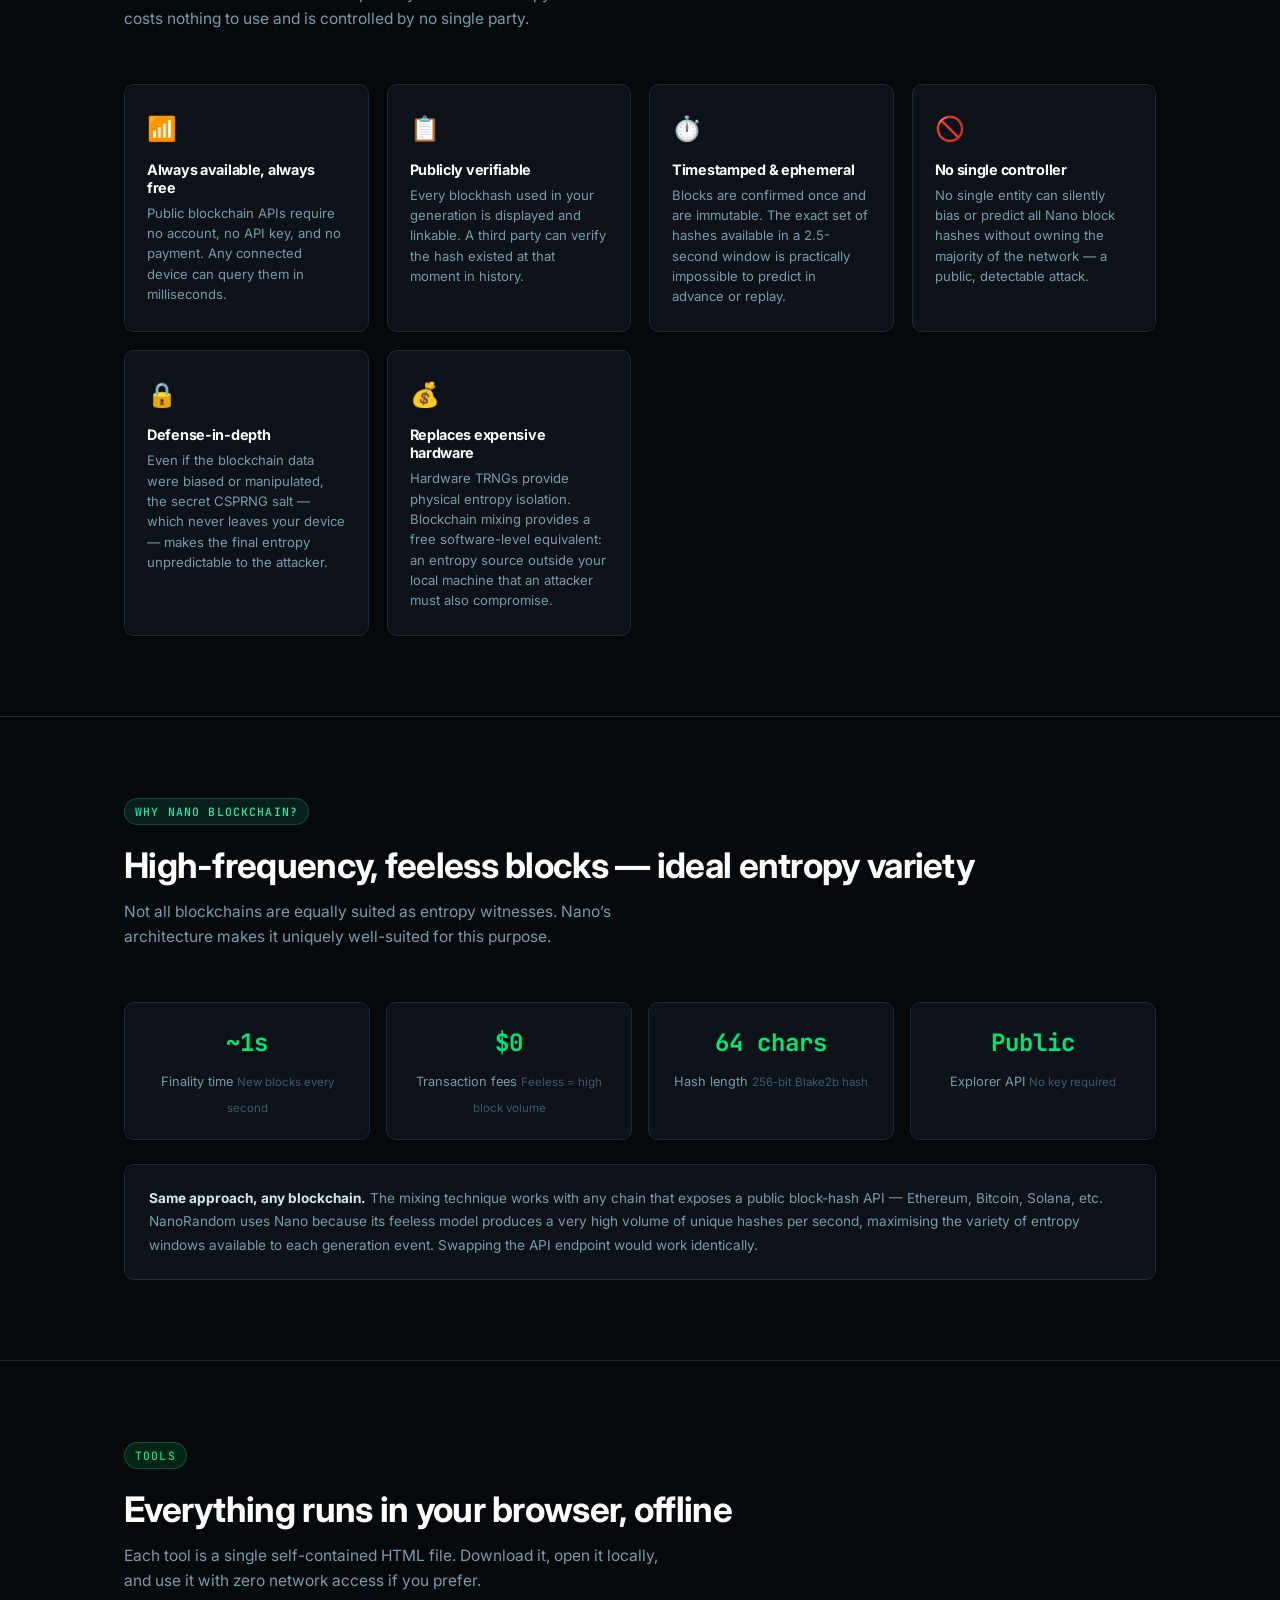
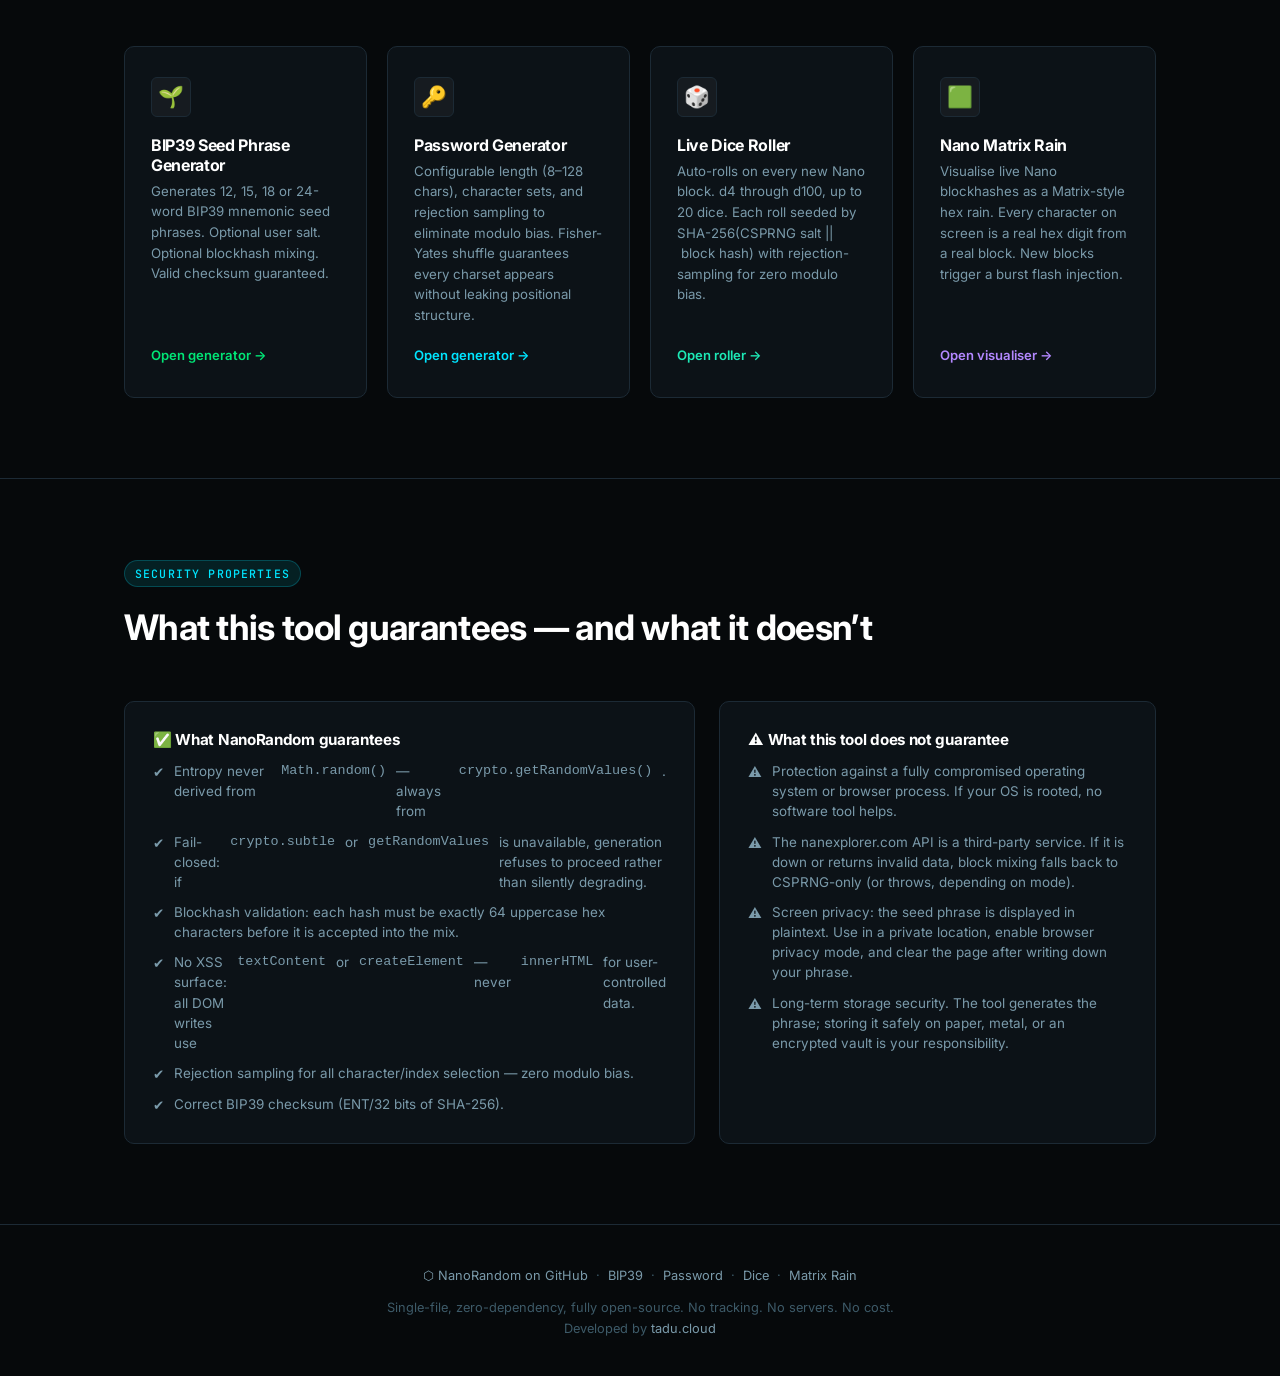
==== commit 1042e7c6: "feat(index): add tadu.cloud backlink in footer" ====
--- a/index.html
+++ b/index.html
@@ -3,9 +3,77 @@
 <head>
 <meta charset="UTF-8">
 <meta name="viewport" content="width=device-width, initial-scale=1.0">
-<meta name="description" content="NanoRandom — Free, open-source cryptographic randomness using browser CSPRNG mixed with live Nano blockchain hashes. No expensive hardware required.">
-<title>NanoRandom — Blockchain-Mixed Cryptographic Randomness, Free &amp; Open</title>
+
+<!-- ── Primary SEO ──────────────────────────────────────────── -->
+<title>NanoRandom — Free Cryptographic Randomness via Blockchain &amp; CSPRNG</title>
+<meta name="description" content="NanoRandom mixes your browser's CSPRNG with live Nano blockchain hashes to generate BIP39 seed phrases, passwords, and dice rolls — free, offline-first, zero dependencies. No expensive hardware RNG required.">
+<meta name="keywords" content="BIP39 generator, seed phrase generator, cryptographic random, CSPRNG, blockchain entropy, Nano blockchain, random password generator, hardware RNG alternative, wallet seed, mnemonic generator, open source crypto tool">
+<meta name="author" content="NanoRandom">
+<meta name="robots" content="index, follow">
+<link rel="canonical" href="https://nanorandom.dev/">
+
+<!-- ── Open Graph (Facebook, LinkedIn, Discord, Telegram) ───── -->
+<meta property="og:type"        content="website">
+<meta property="og:url"         content="https://nanorandom.dev/">
+<meta property="og:site_name"   content="NanoRandom">
+<meta property="og:title"       content="NanoRandom — Free Cryptographic Randomness via Blockchain &amp; CSPRNG">
+<meta property="og:description" content="Mix your browser's CSPRNG with live Nano blockchain hashes. Generate BIP39 seed phrases, passwords, and dice rolls — offline, open-source, zero cost. No hardware RNG needed.">
+<meta property="og:image"       content="https://nanorandom.dev/og-image.png">
+<meta property="og:image:width"  content="1200">
+<meta property="og:image:height" content="630">
+<meta property="og:image:alt"   content="NanoRandom — blockchain-mixed cryptographic randomness">
+<meta property="og:locale"      content="en_US">
+
+<!-- ── Twitter / X Card ─────────────────────────────────────── -->
+<meta name="twitter:card"        content="summary_large_image">
+<meta name="twitter:site"        content="@nanorandom_dev">
+<meta name="twitter:title"       content="NanoRandom — Free Cryptographic Randomness via Blockchain &amp; CSPRNG">
+<meta name="twitter:description" content="Mix your browser's CSPRNG with live Nano blockchain hashes. BIP39 seeds, passwords, dice rolls — offline, open-source, zero cost.">
+<meta name="twitter:image"       content="https://nanorandom.dev/og-image.png">
+<meta name="twitter:image:alt"   content="NanoRandom — blockchain-mixed cryptographic randomness">
+
+<!-- ── Misc ─────────────────────────────────────────────────── -->
+<meta name="theme-color" content="#00e676">
+<meta name="color-scheme" content="dark">
+
+<!-- ── JSON-LD Structured Data ──────────────────────────────── -->
+<script type="application/ld+json">
+{
+  "@context": "https://schema.org",
+  "@type": "WebApplication",
+  "name": "NanoRandom",
+  "url": "https://nanorandom.dev/",
+  "description": "Free, open-source cryptographic randomness tool that mixes browser CSPRNG with live Nano blockchain hashes. Generates BIP39 seed phrases, passwords, and dice rolls with no hardware required.",
+  "applicationCategory": "SecurityApplication",
+  "operatingSystem": "Any (browser-based)",
+  "browserRequirements": "Requires a browser with Web Crypto API (Chrome, Firefox, Safari, Edge)",
+  "offers": {
+    "@type": "Offer",
+    "price": "0",
+    "priceCurrency": "USD"
+  },
+  "featureList": [
+    "BIP39 mnemonic seed phrase generation",
+    "Cryptographic password generation with rejection sampling",
+    "Live blockchain-seeded dice roller",
+    "Nano blockhash matrix rain visualiser",
+    "Offline-first, zero server dependency",
+    "Open source, single HTML file per tool"
+  ],
+  "author": {
+    "@type": "Person",
+    "name": "dungvn3000",
+    "url": "https://github.com/dungvn3000"
+  },
+  "codeRepository": "https://github.com/dungvn3000/nanorandom",
+  "license": "https://opensource.org/licenses/MIT",
+  "keywords": "BIP39, seed phrase, CSPRNG, blockchain entropy, Nano, random password, hardware RNG alternative"
+}
+</script>
+
+<!-- ── Fonts ─────────────────────────────────────────────────── -->
 <link rel="preconnect" href="https://fonts.googleapis.com">
+<link rel="preconnect" href="https://fonts.gstatic.com" crossorigin>
 <link href="https://fonts.googleapis.com/css2?family=Inter:wght@300;400;500;600;700&family=JetBrains+Mono:wght@400;500;600&display=swap" rel="stylesheet">
 <style>
 /* ── Reset & tokens ─────────────────────────────────────────── */
@@ -868,6 +936,8 @@
     <p>
       Single-file, zero-dependency, fully open-source.
       No tracking. No servers. No cost.
+      <br>
+      Developed by <a href="https://tadu.cloud" target="_blank" rel="noopener">tadu.cloud</a>
     </p>
   </div>
 </footer>
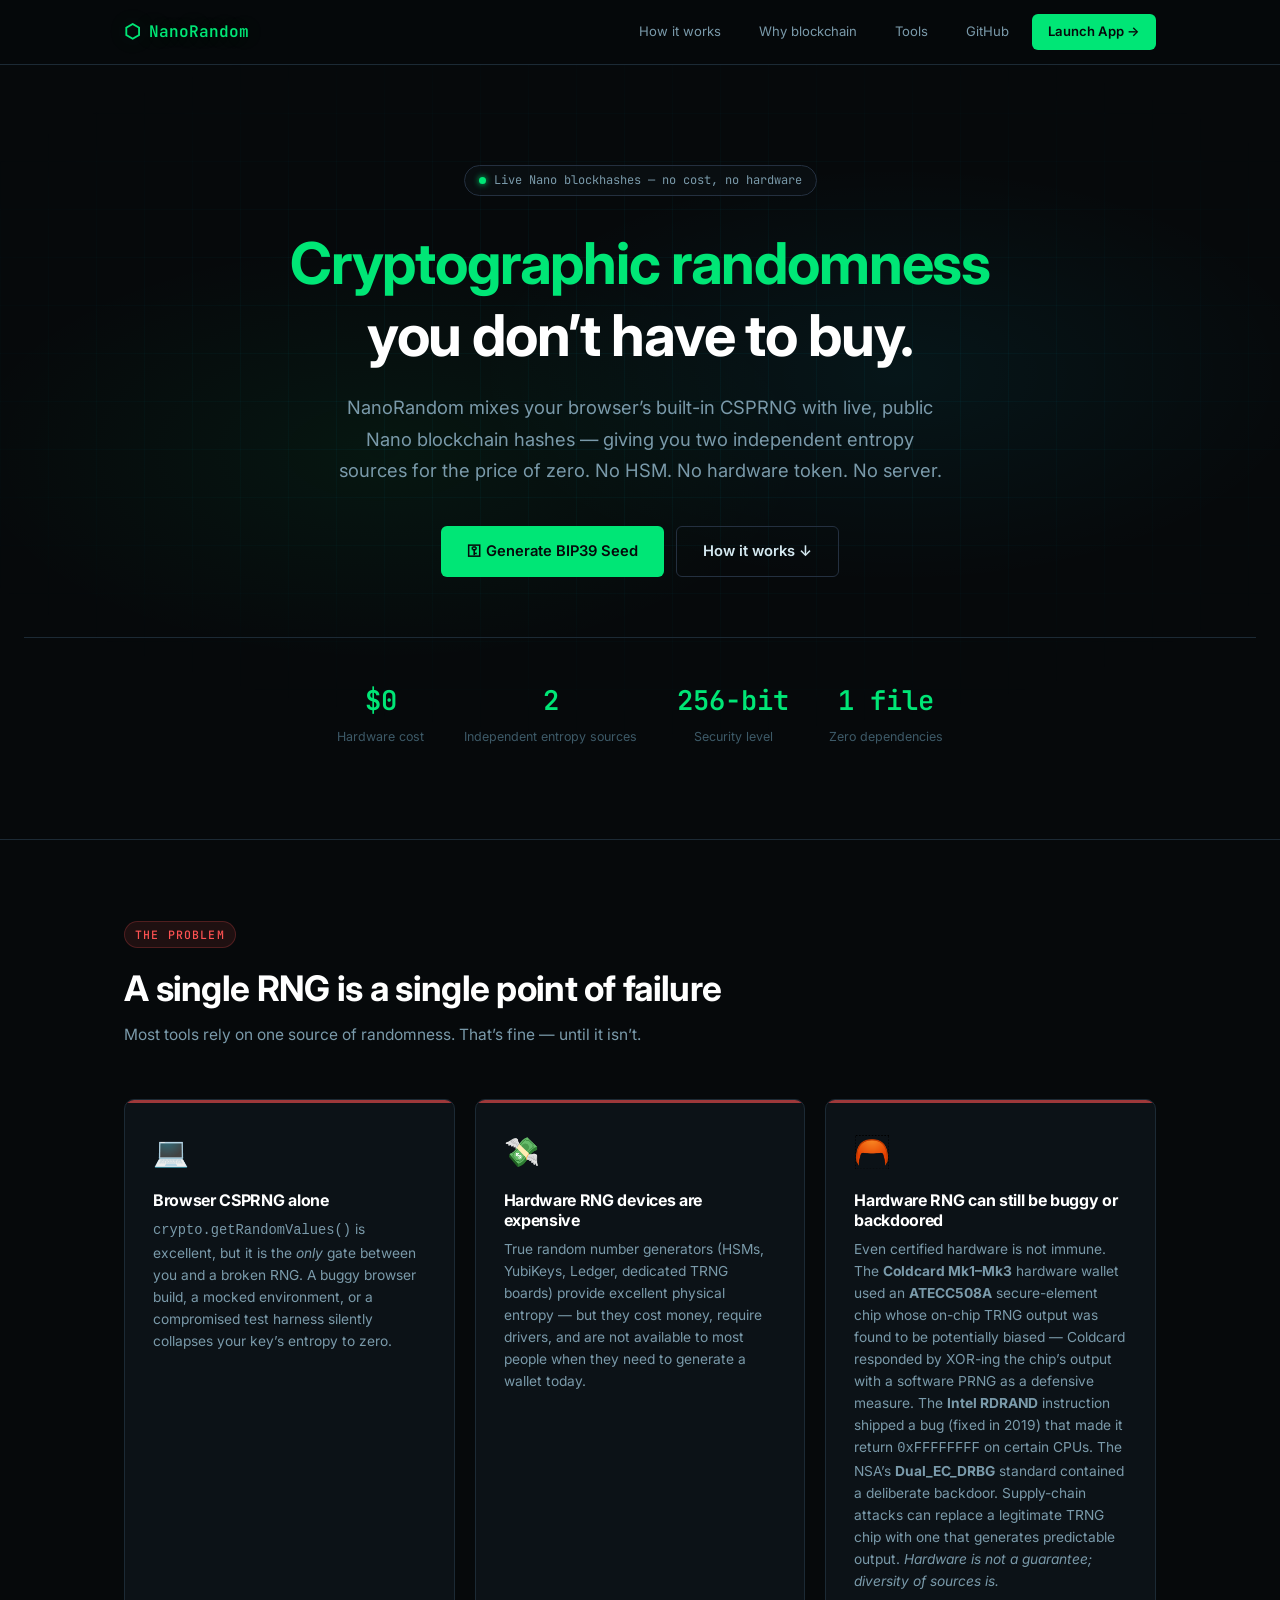
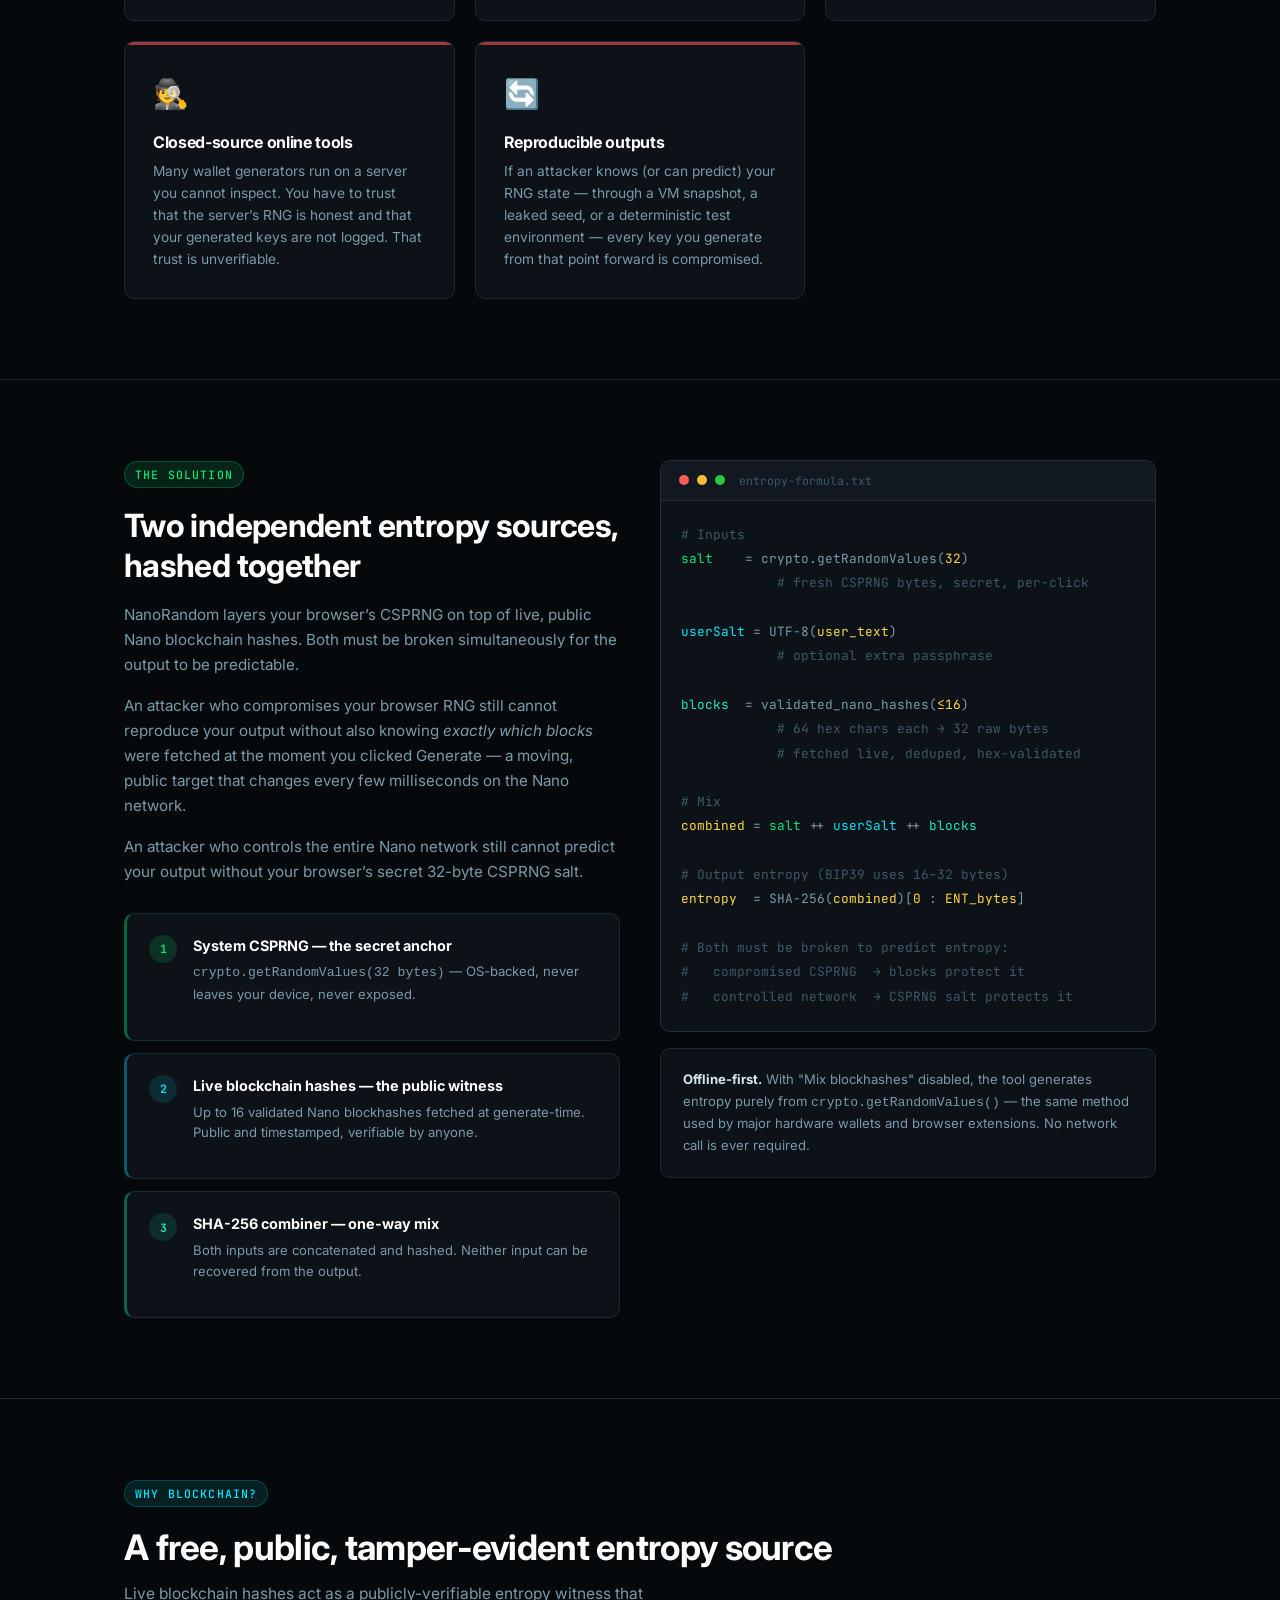
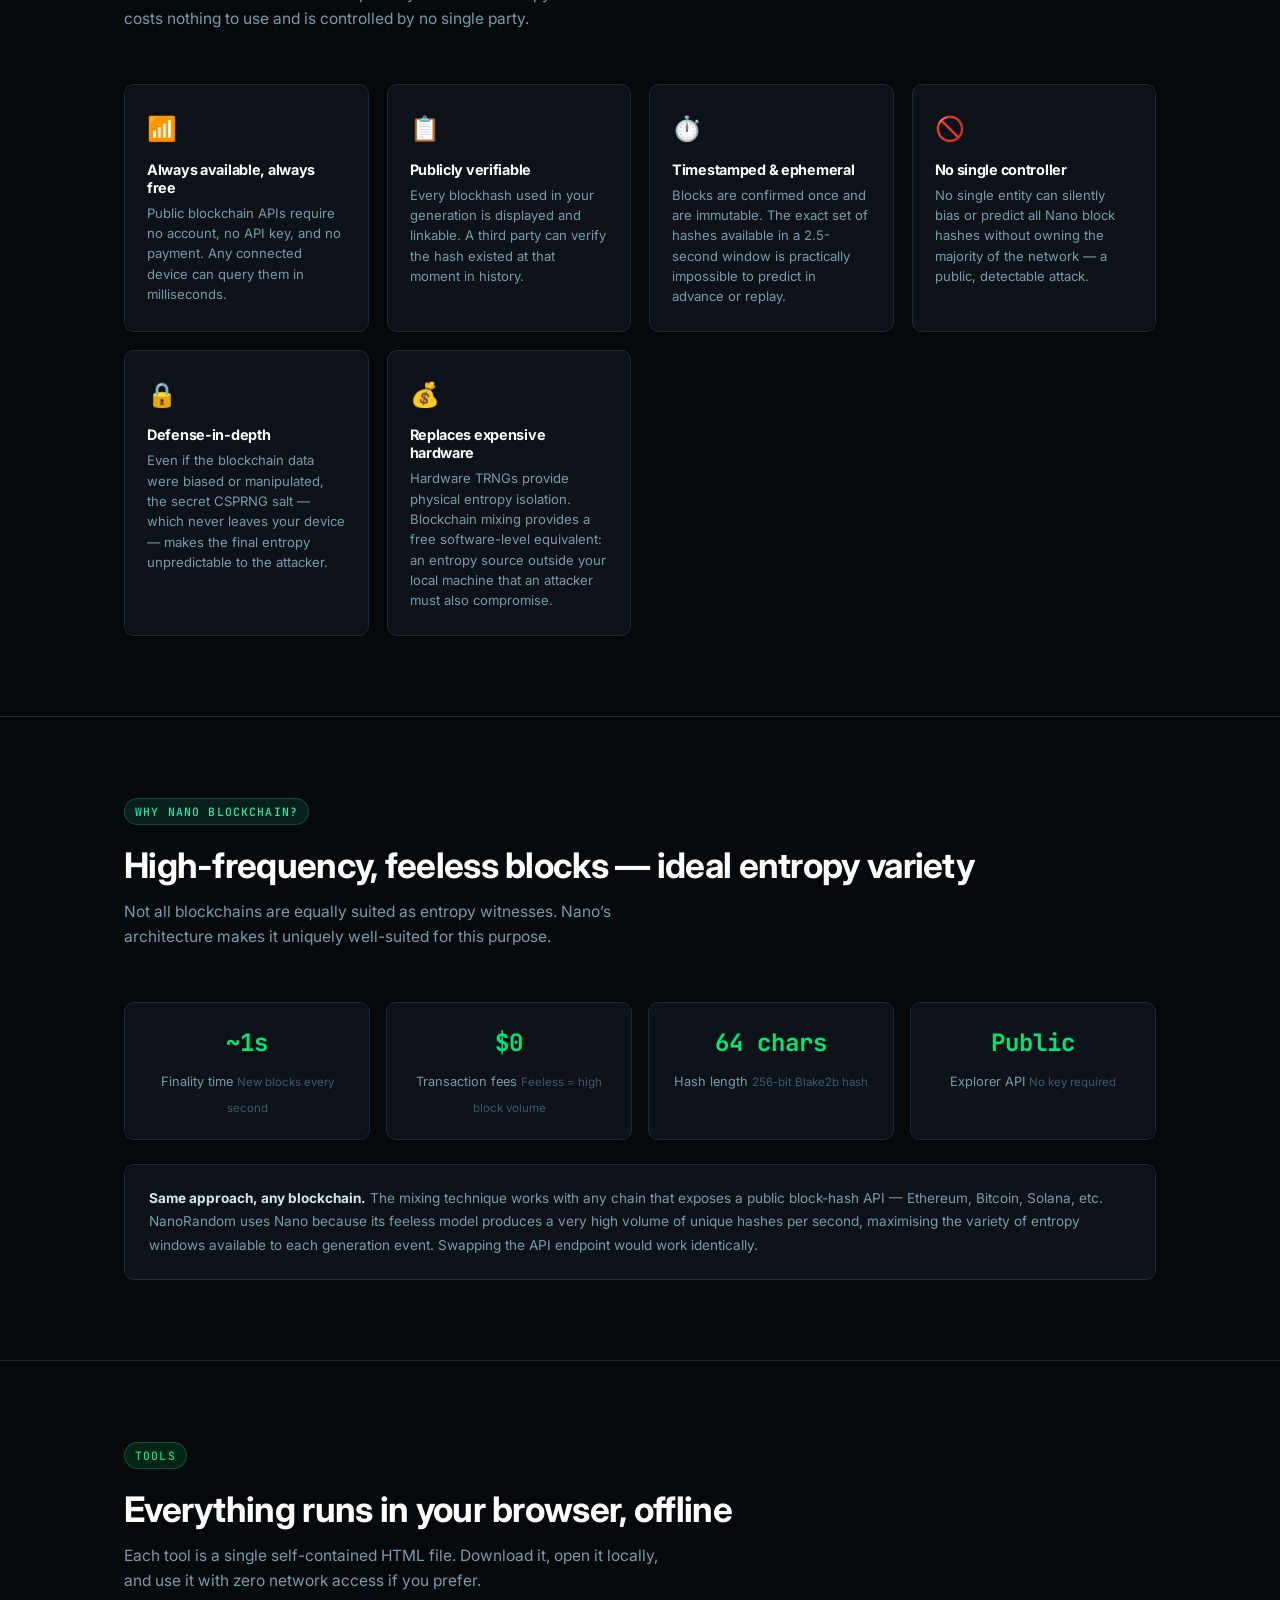
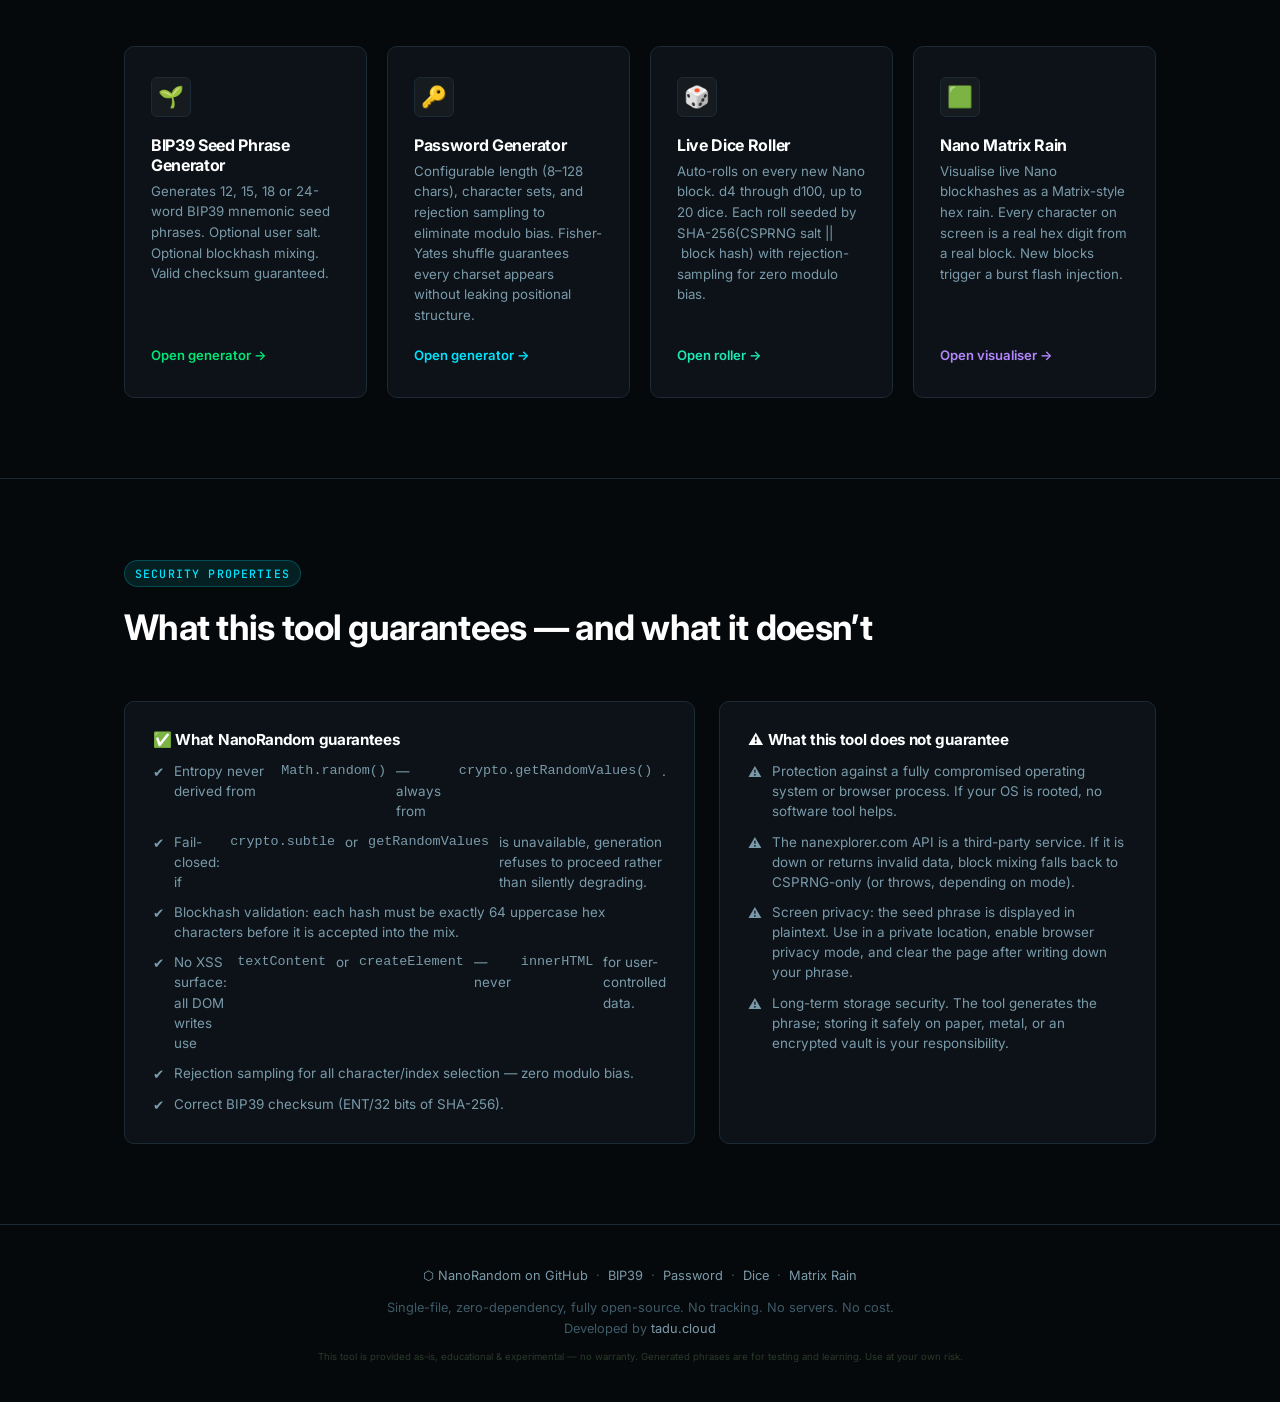
==== commit c467beb8: "docs(index): add disclaimer to footer (educational/experimental, no warranty)" ====
--- a/index.html
+++ b/index.html
@@ -939,6 +939,10 @@
       <br>
       Developed by <a href="https://tadu.cloud" target="_blank" rel="noopener">tadu.cloud</a>
     </p>
+    <p style="margin-top:10px; font-size:0.75em; color:#2a3a2a;">
+      This tool is provided as-is, educational &amp; experimental — no warranty.
+      Generated phrases are for testing and learning. Use at your own risk.
+    </p>
   </div>
 </footer>
 
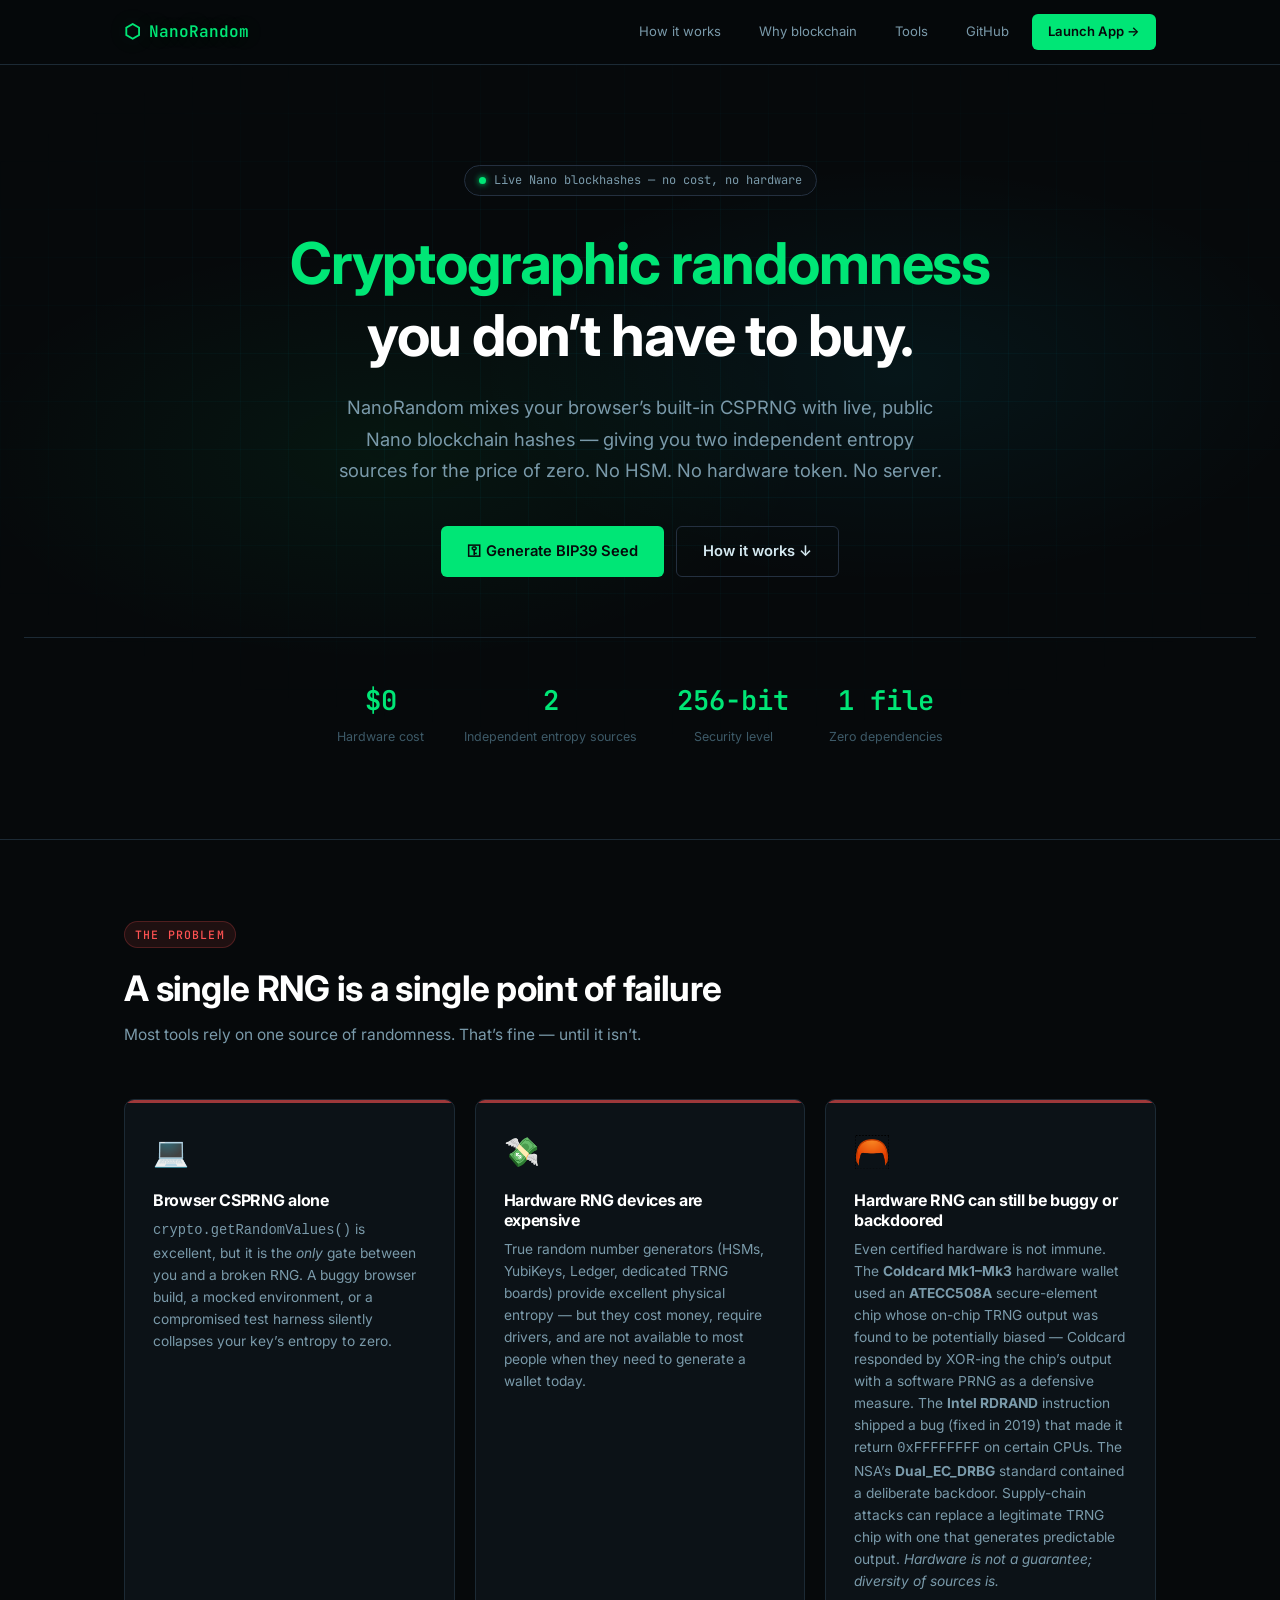
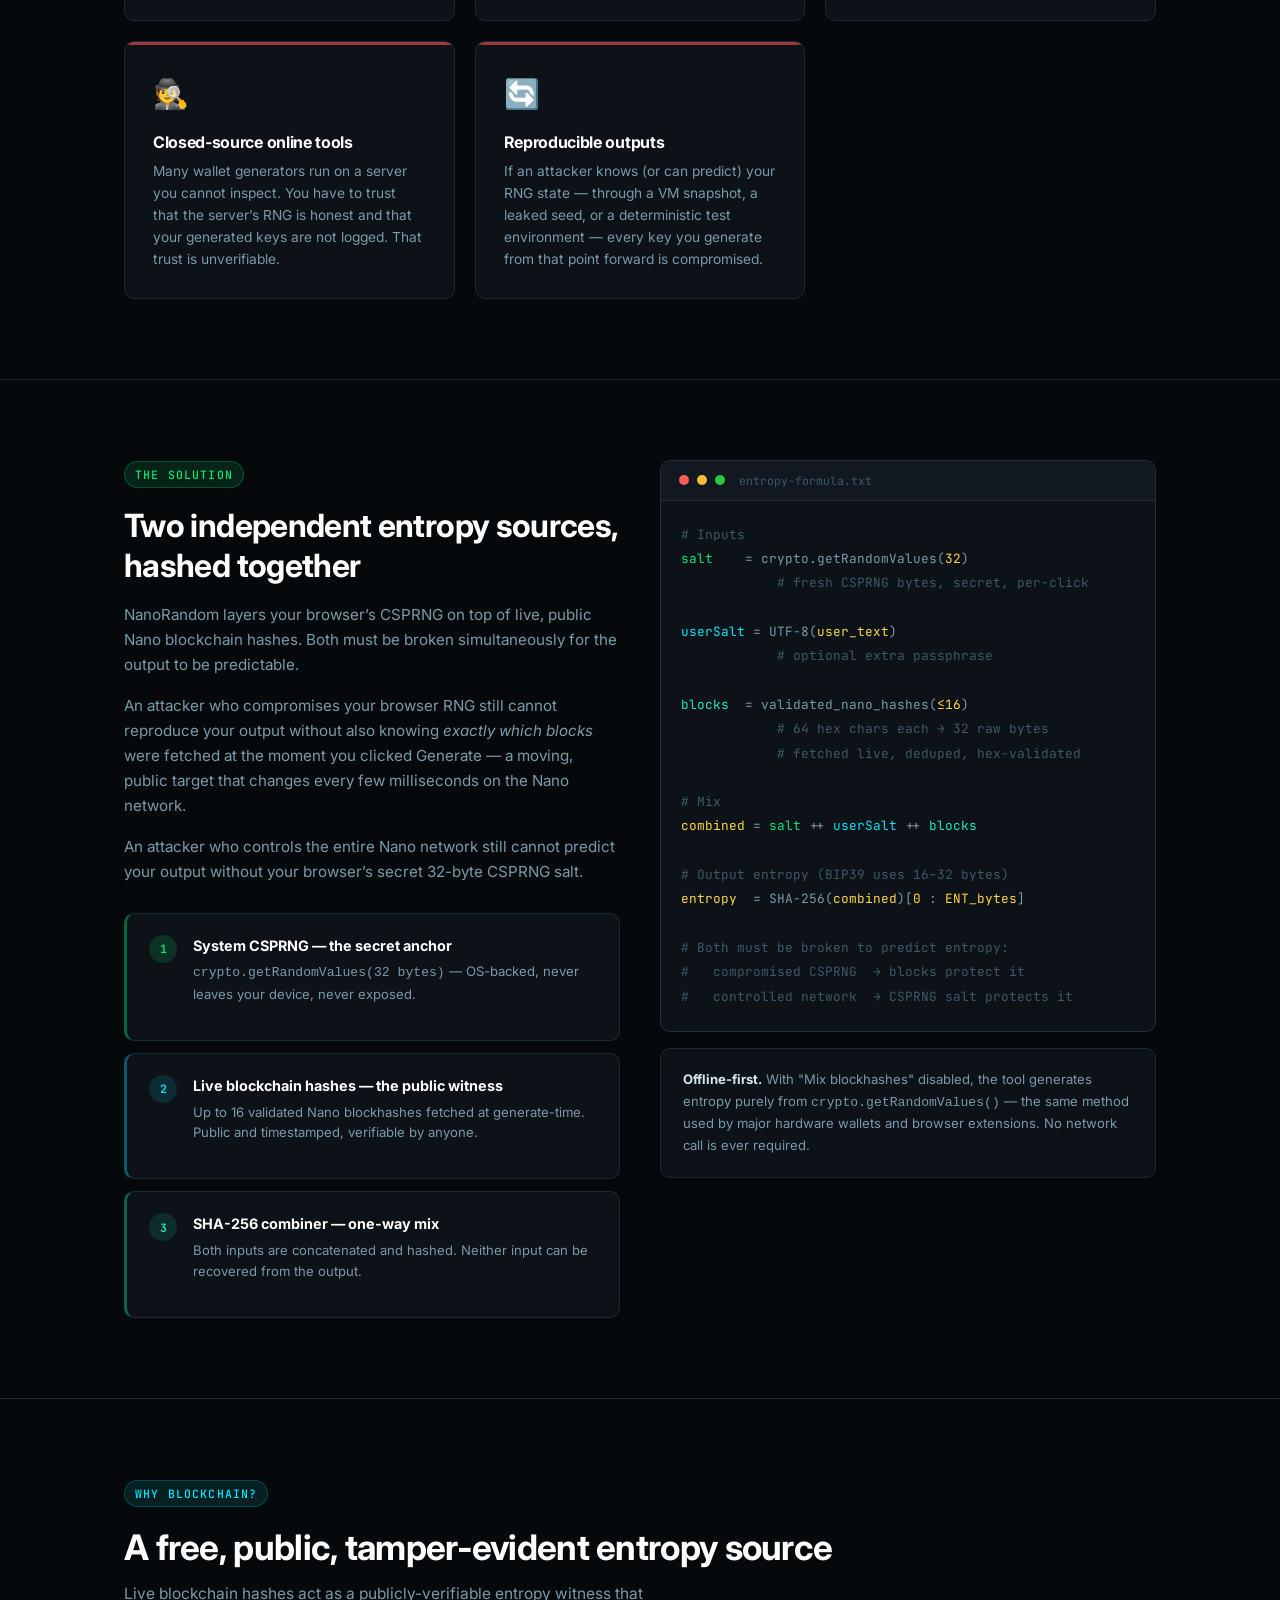
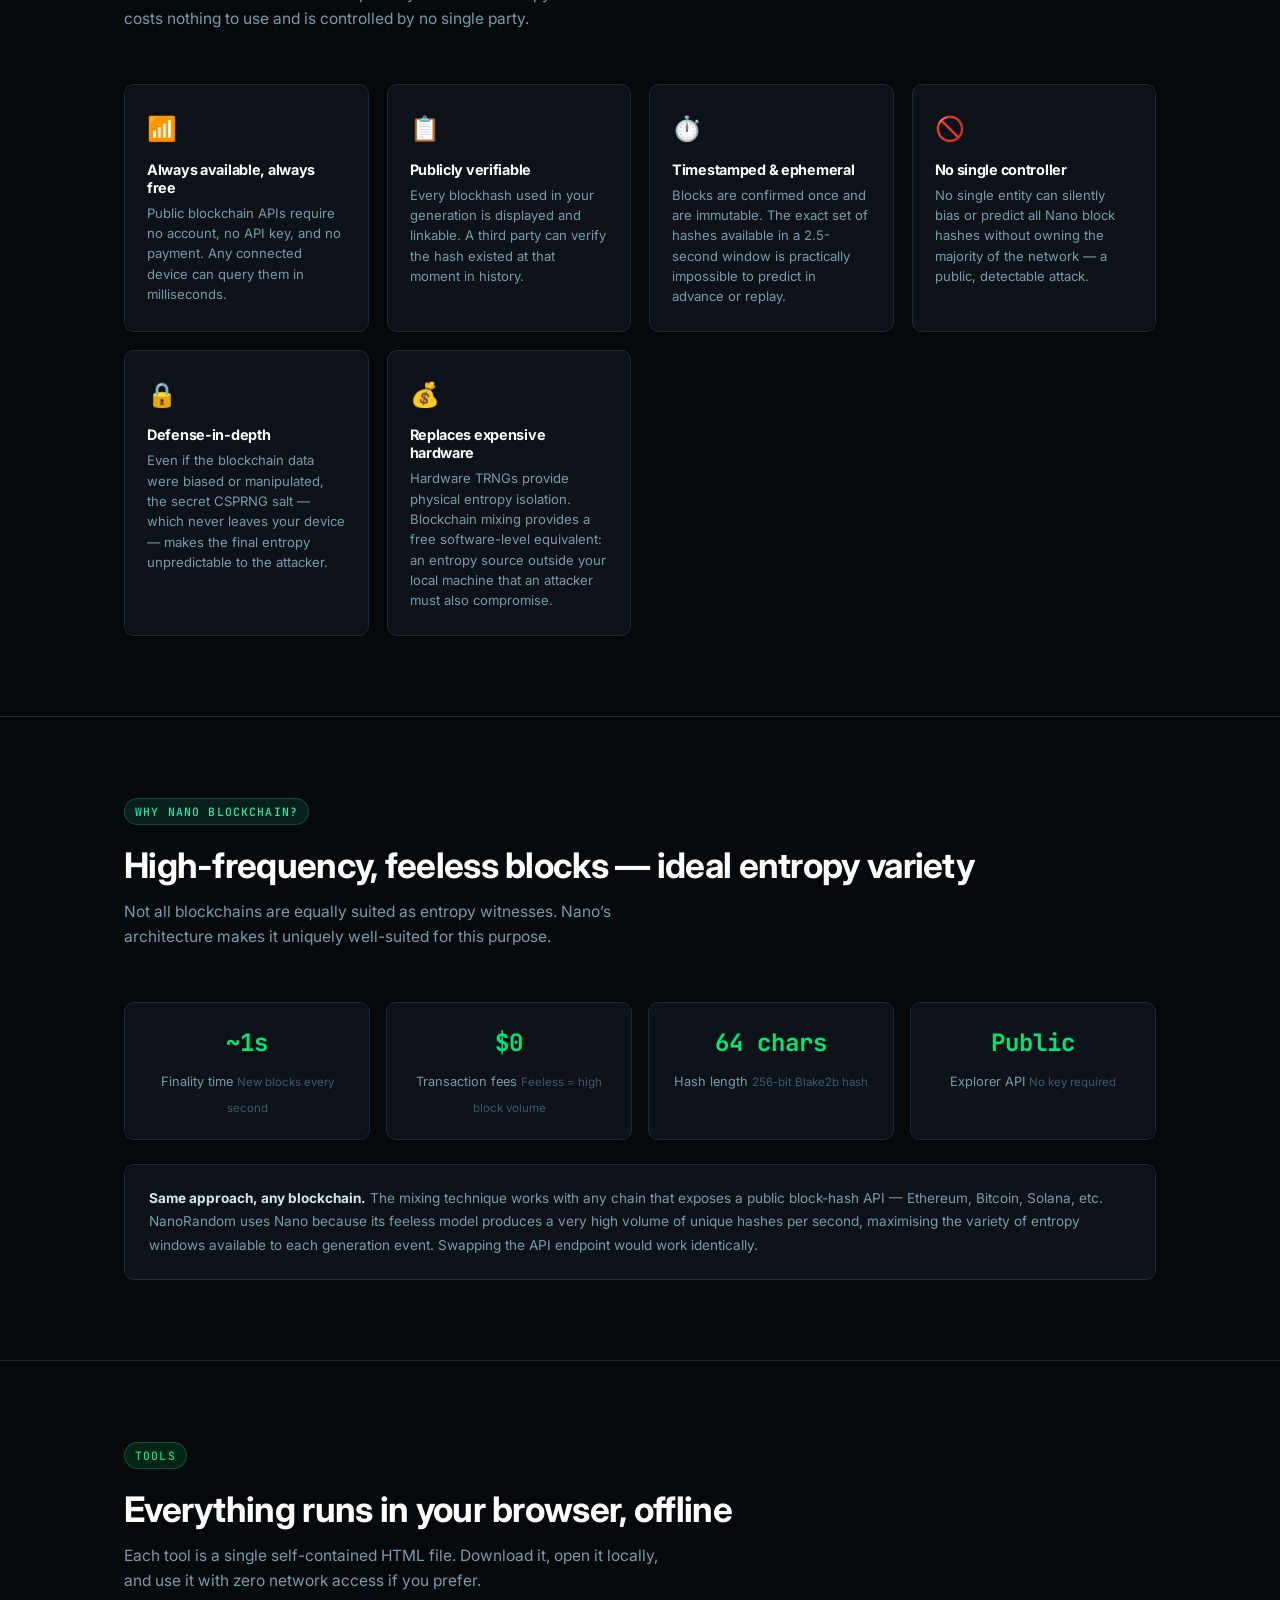
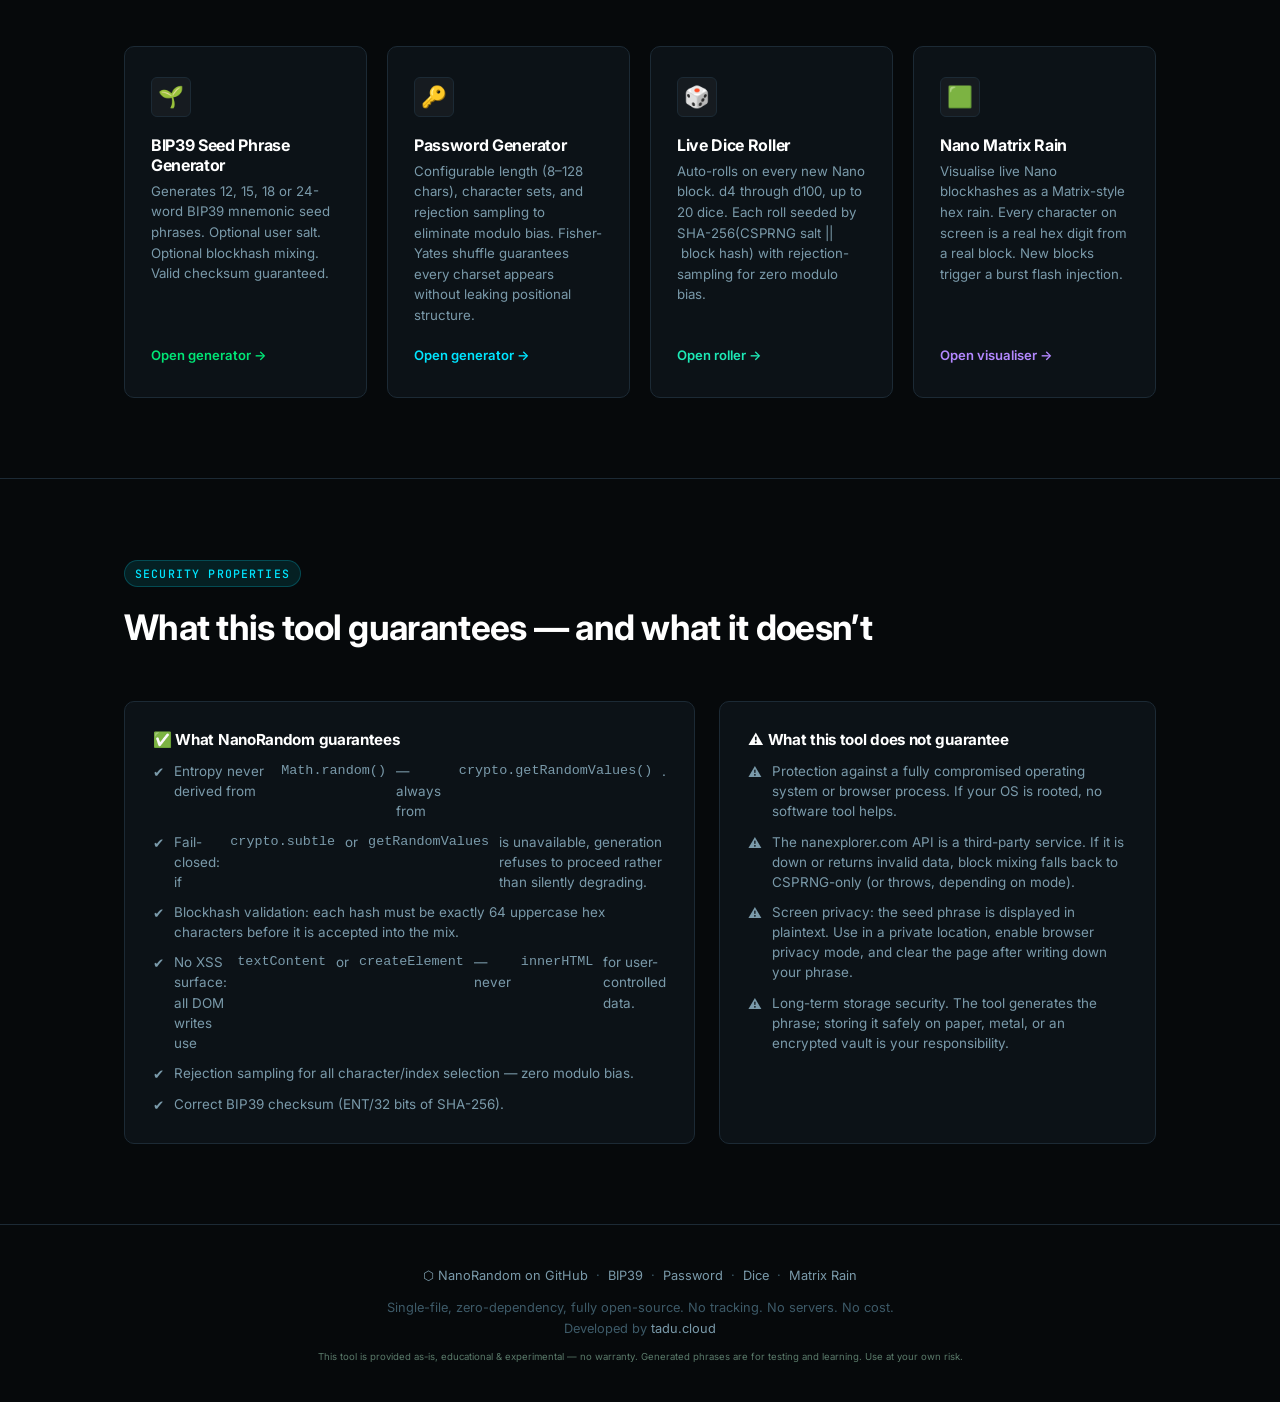
==== commit 460dfb82: "fix(index): lighten disclaimer text color for readability" ====
--- a/index.html
+++ b/index.html
@@ -939,7 +939,7 @@
       <br>
       Developed by <a href="https://tadu.cloud" target="_blank" rel="noopener">tadu.cloud</a>
     </p>
-    <p style="margin-top:10px; font-size:0.75em; color:#2a3a2a;">
+    <p style="margin-top:10px; font-size:0.75em; color:#5a7a6a;">
       This tool is provided as-is, educational &amp; experimental — no warranty.
       Generated phrases are for testing and learning. Use at your own risk.
     </p>
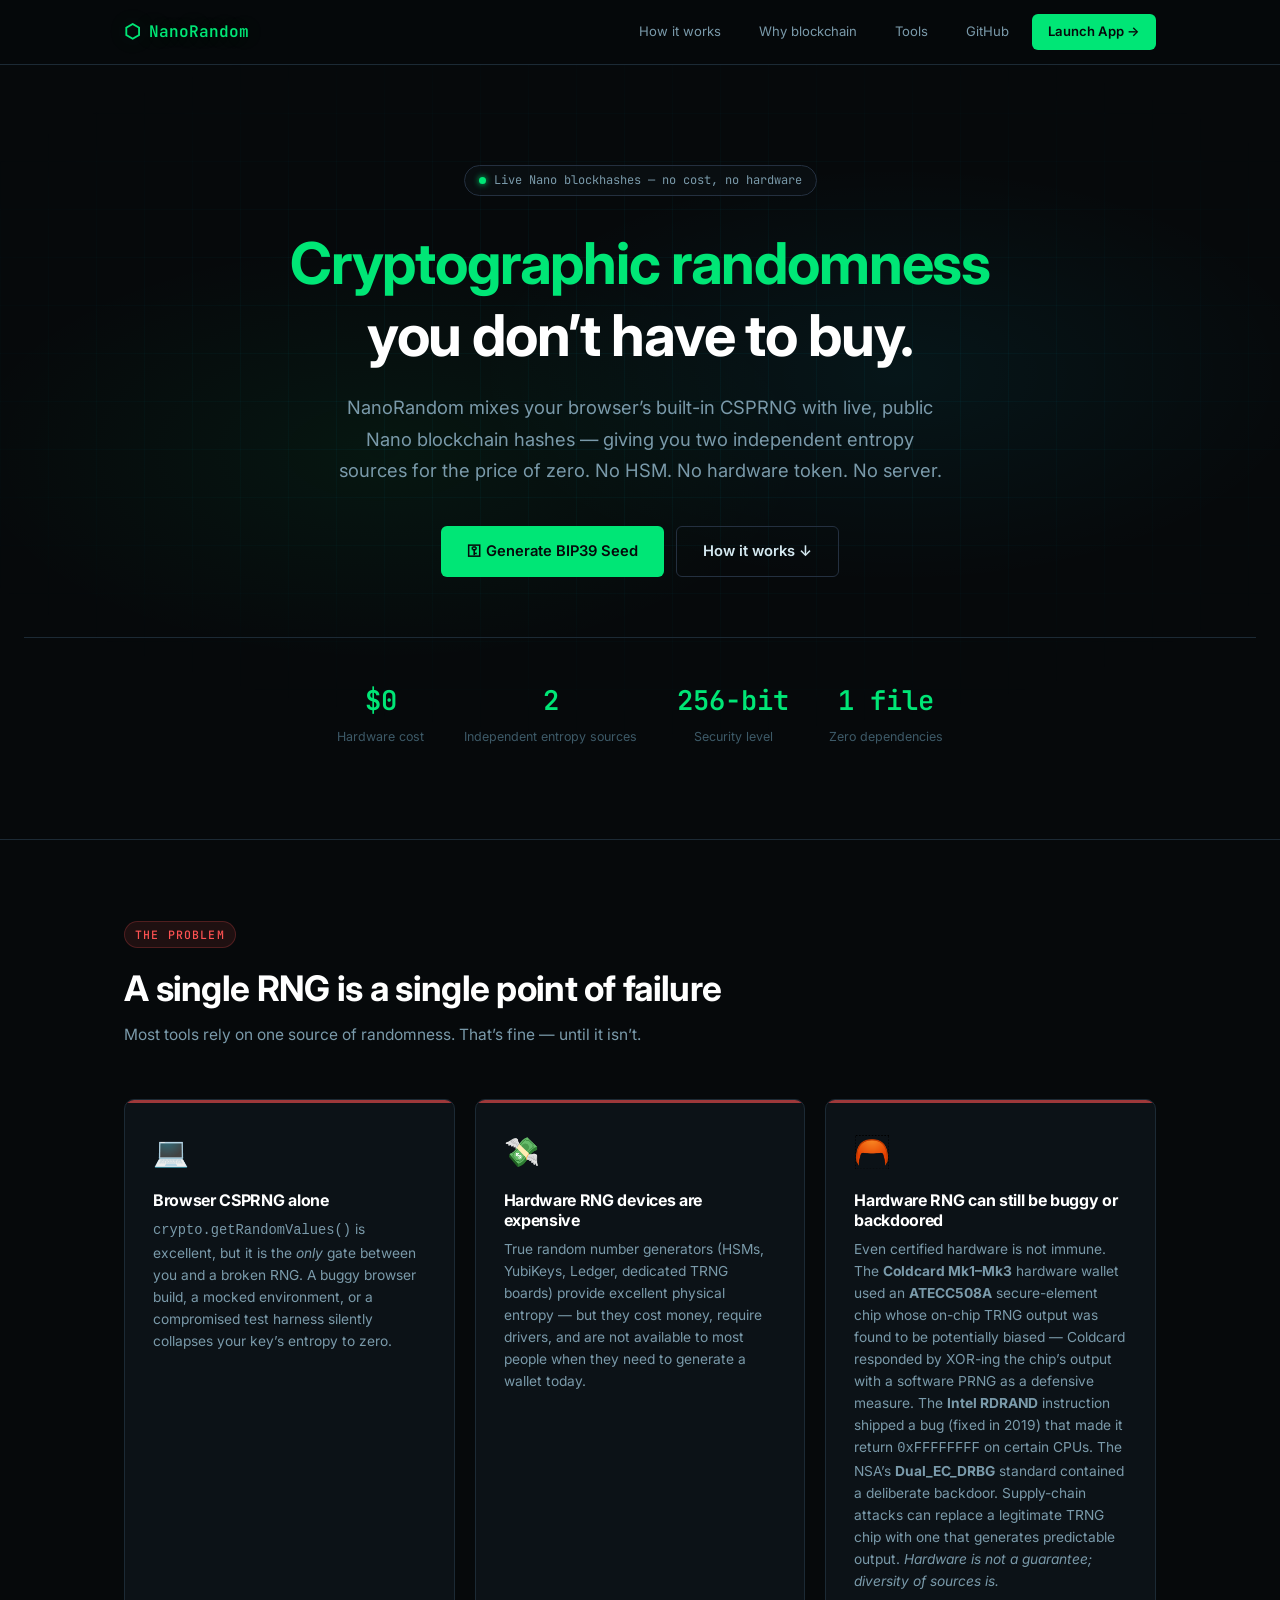
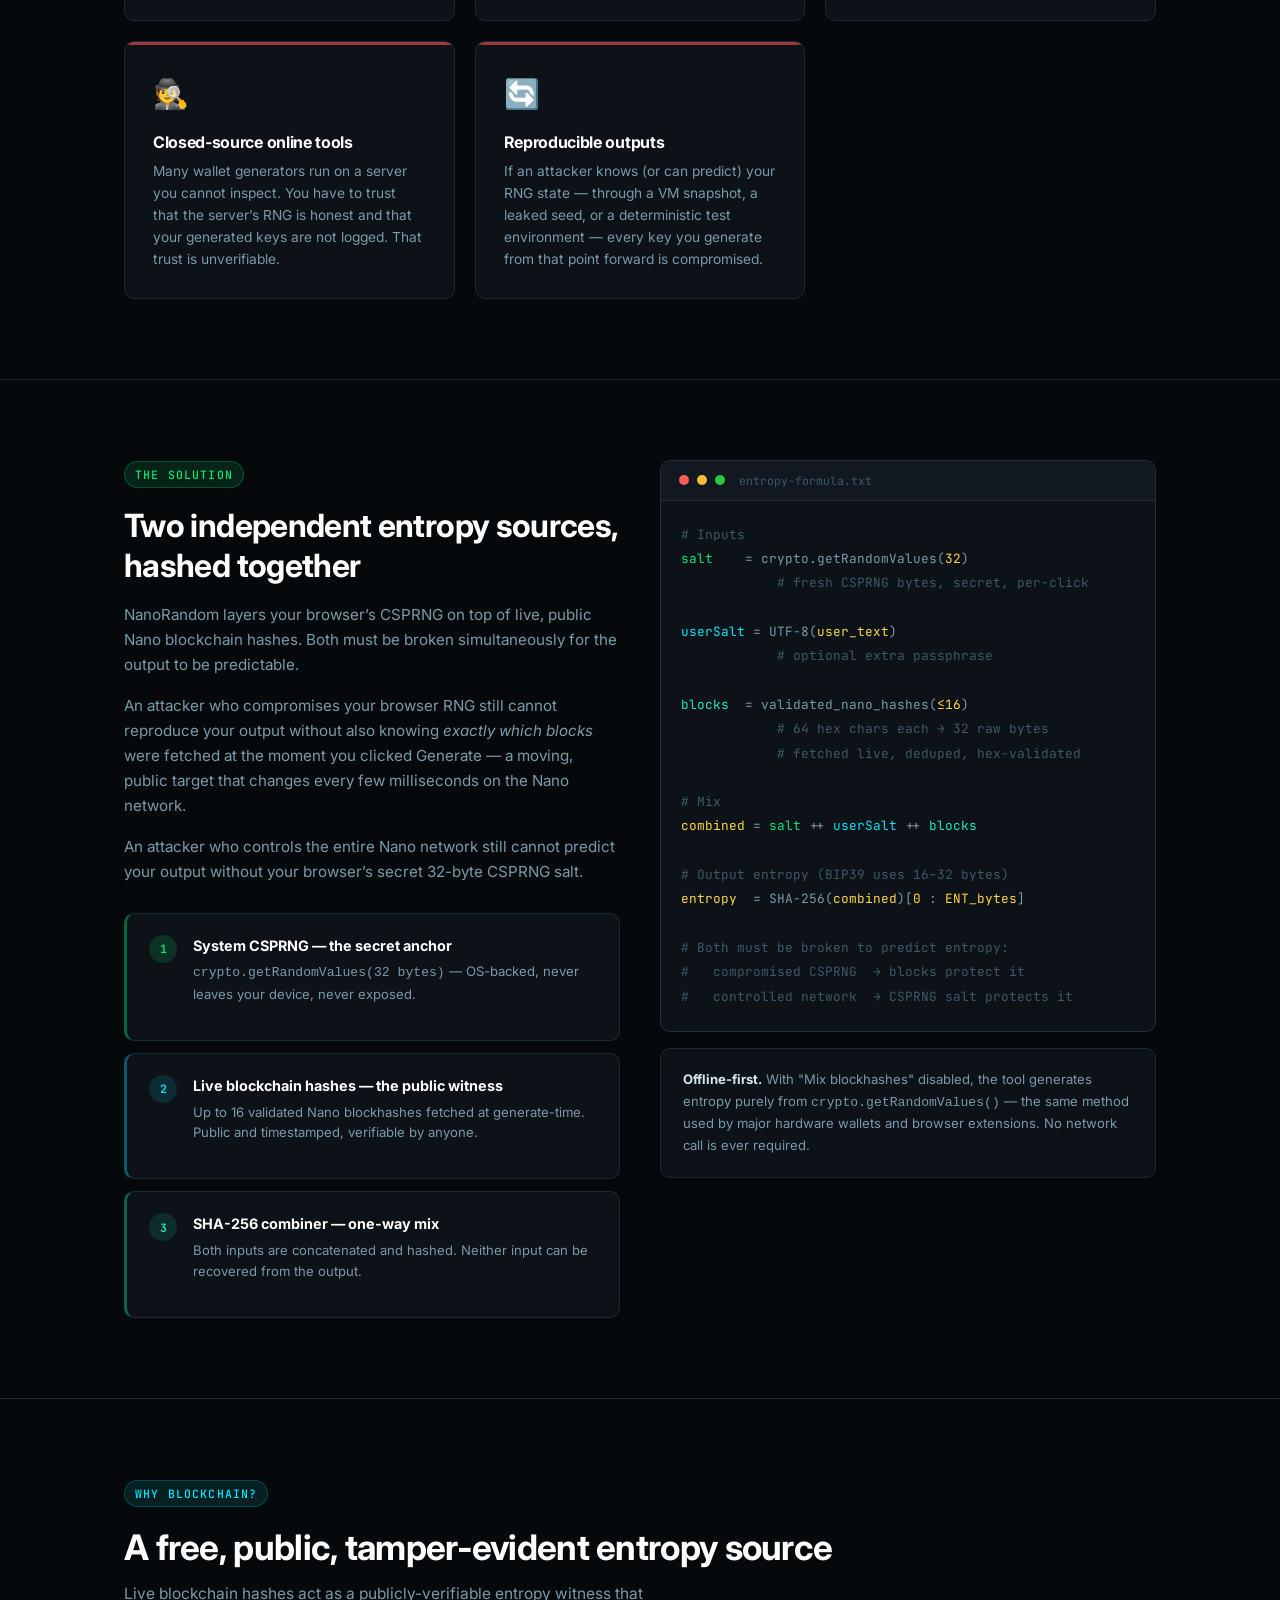
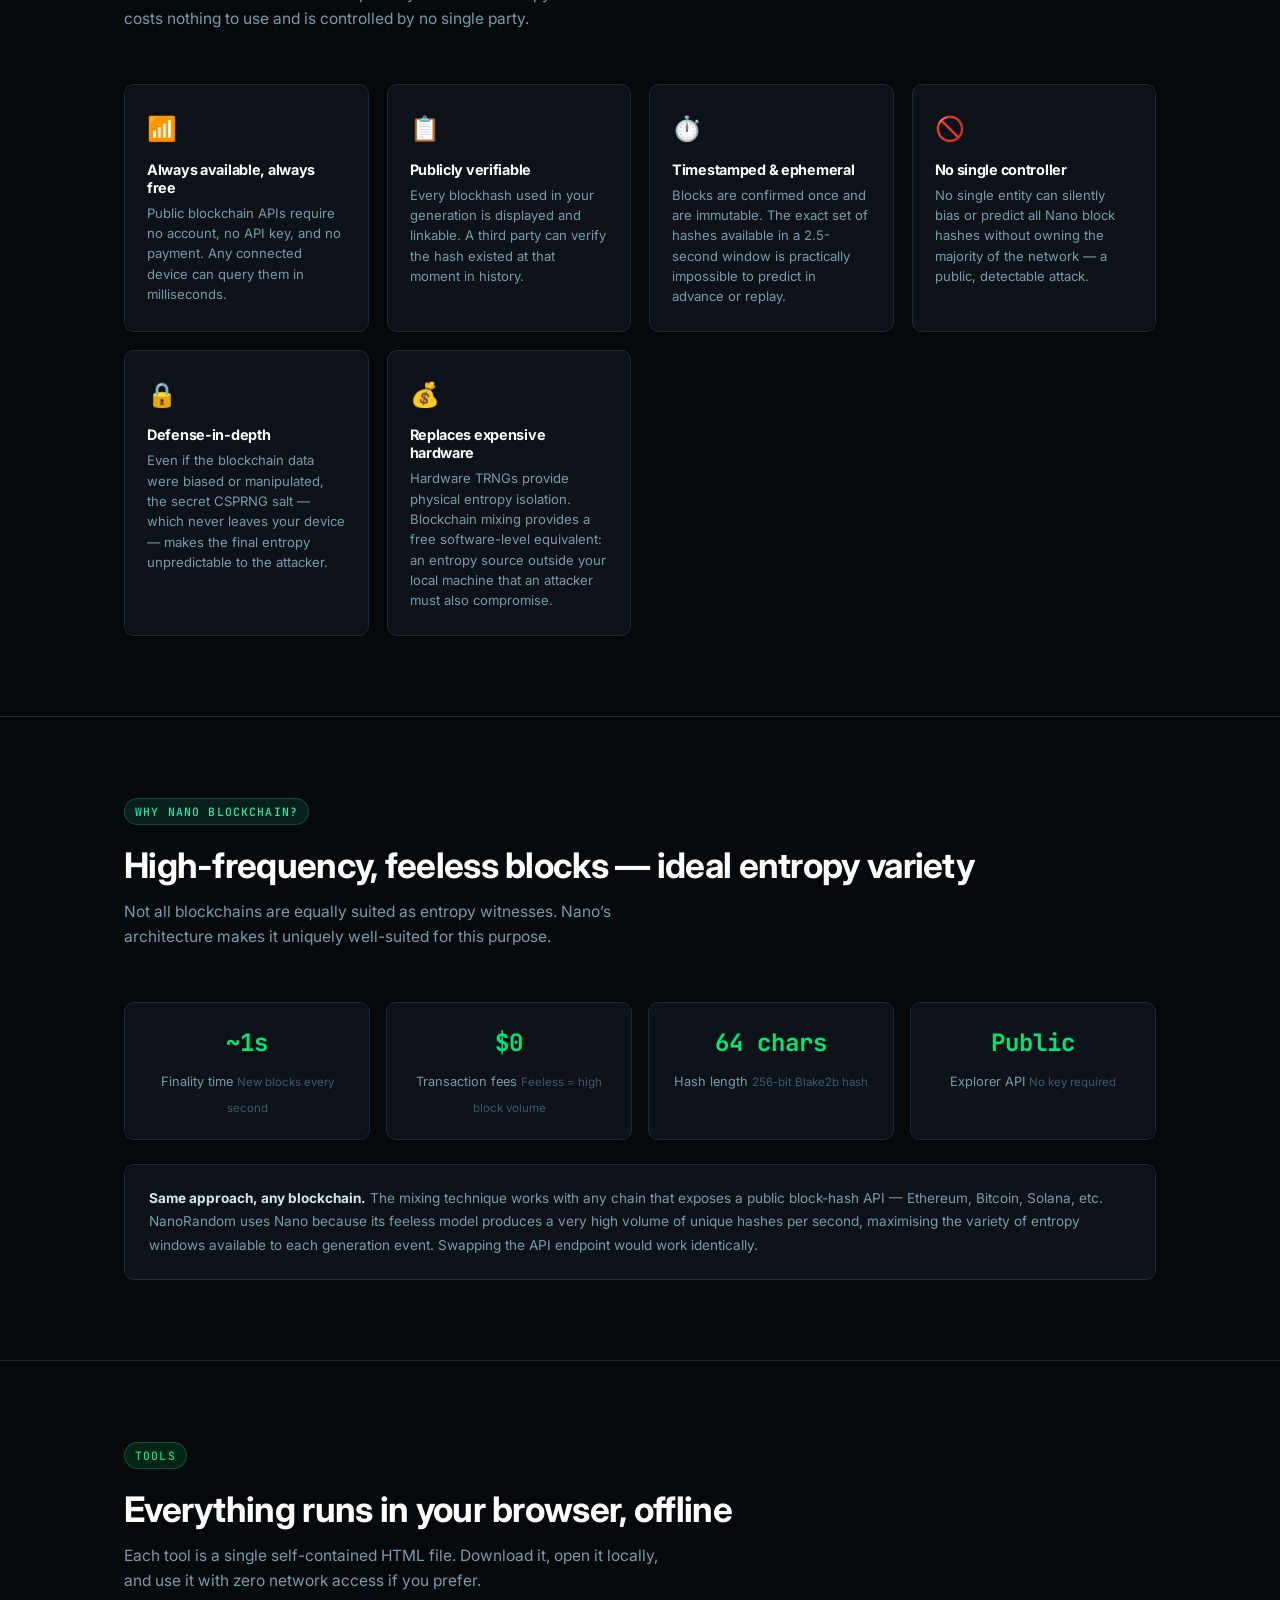
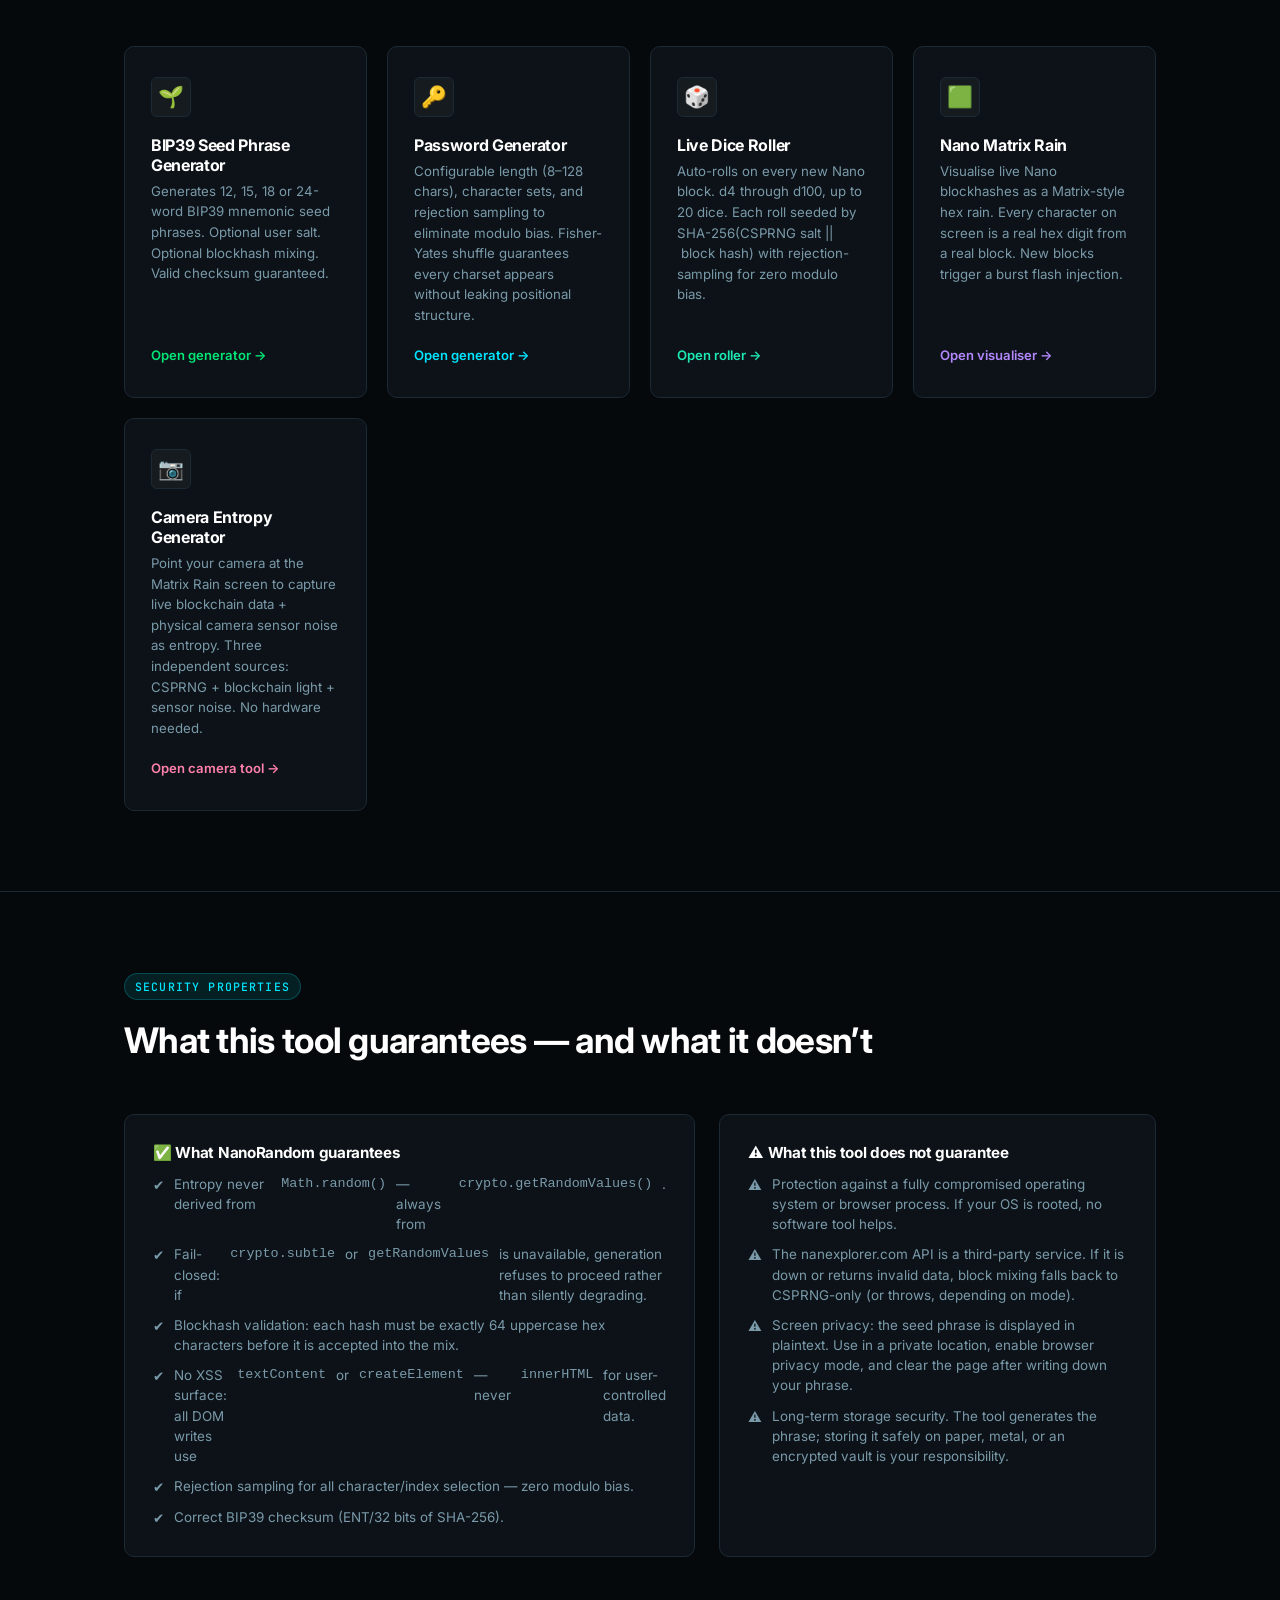
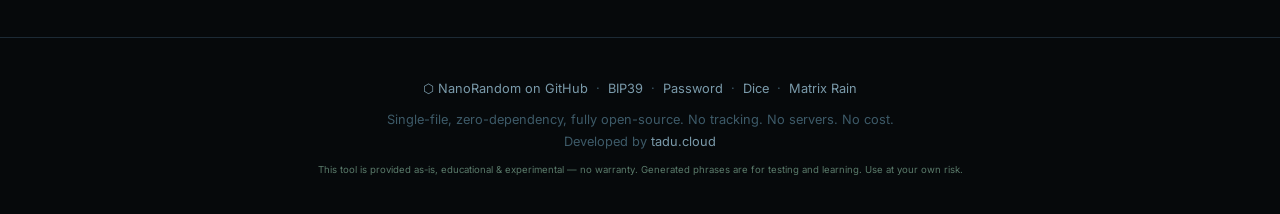
==== commit 33eb3411: "feat: add Camera Entropy BIP39 Generator (camera.html) New tool that uses camera frames as an additi" ====
--- a/index.html
+++ b/index.html
@@ -847,6 +847,14 @@
            New blocks trigger a burst flash injection.</p>
         <span class="tc-link">Open visualiser &#x2192;</span>
       </a>
+      <a class="tool-card tc-purple" href="camera.html" style="--tc:#ff80ab">
+        <div class="tc-top">&#x1F4F7;</div>
+        <h3>Camera Entropy Generator</h3>
+        <p>Point your camera at the Matrix Rain screen to capture live blockchain
+           data + physical camera sensor noise as entropy. Three independent
+           sources: CSPRNG + blockchain light + sensor noise. No hardware needed.</p>
+        <span class="tc-link">Open camera tool &#x2192;</span>
+      </a>
     </div>
   </div>
 </section>
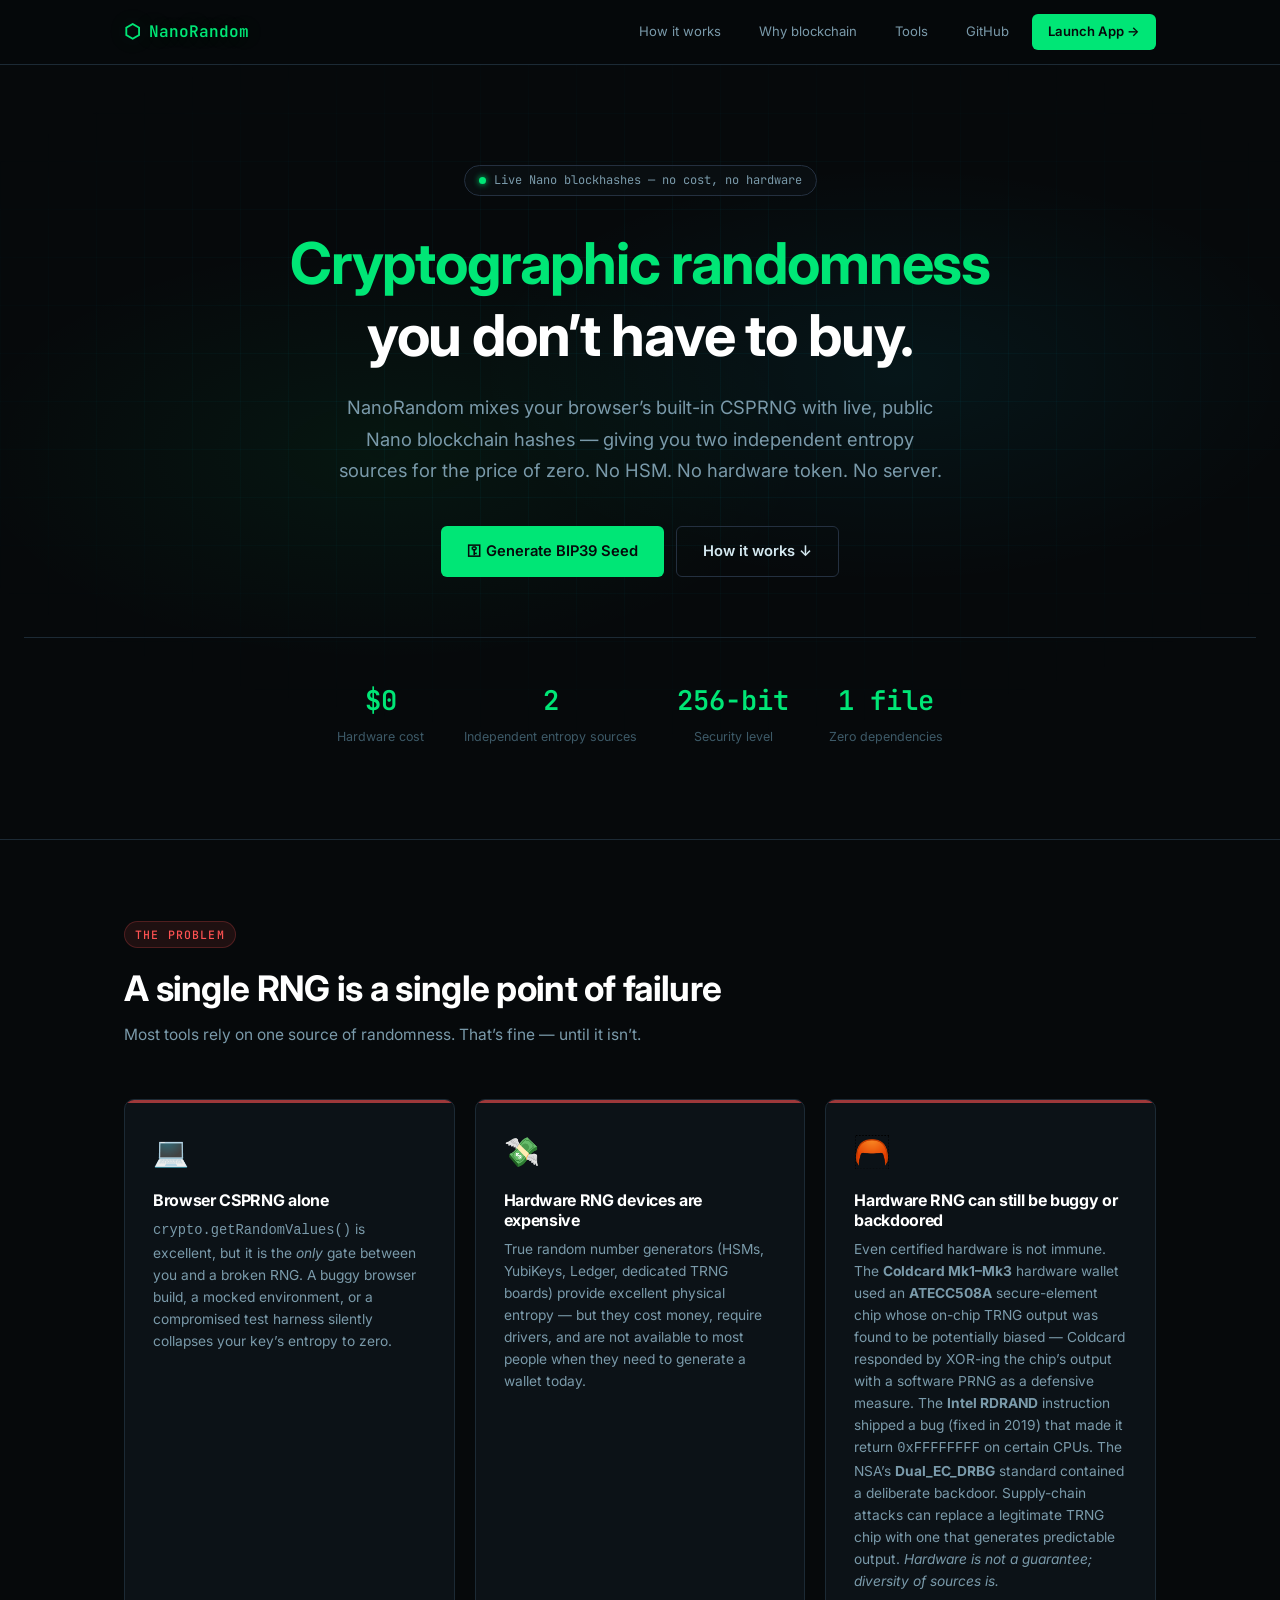
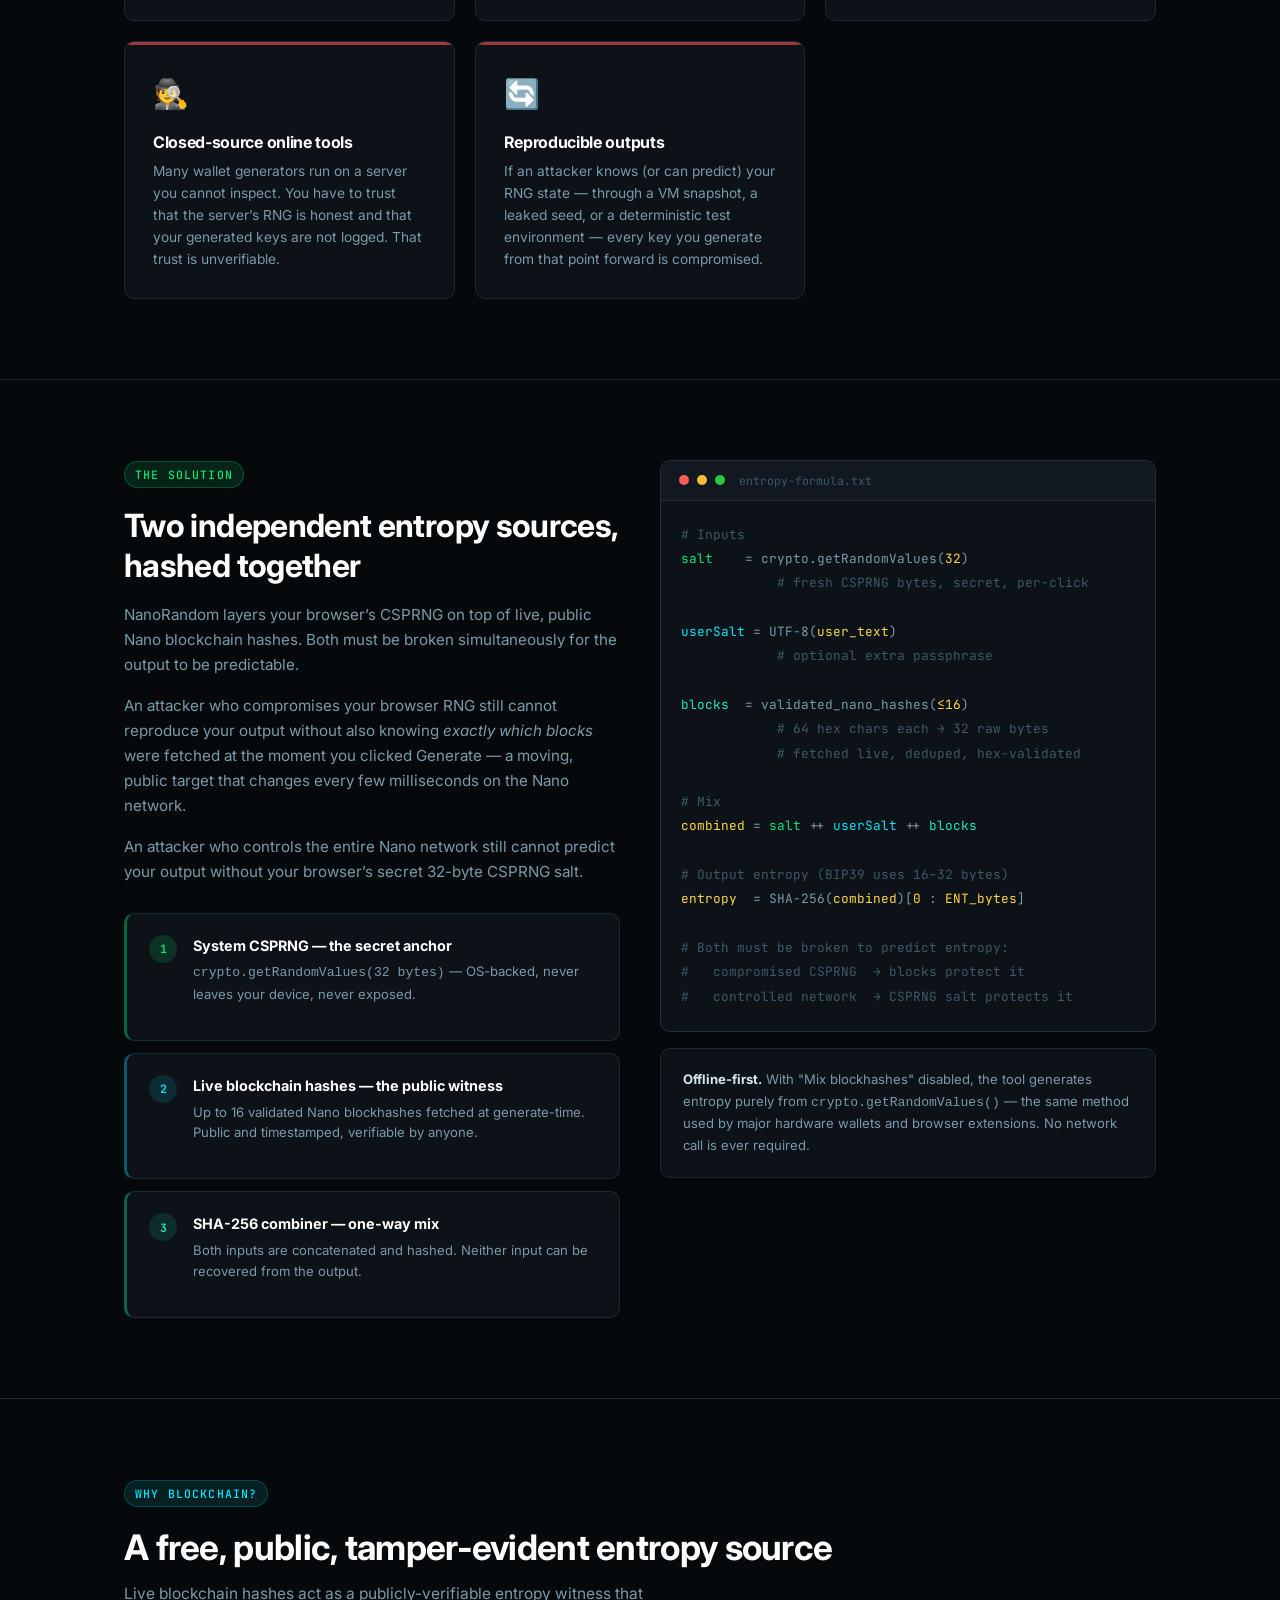
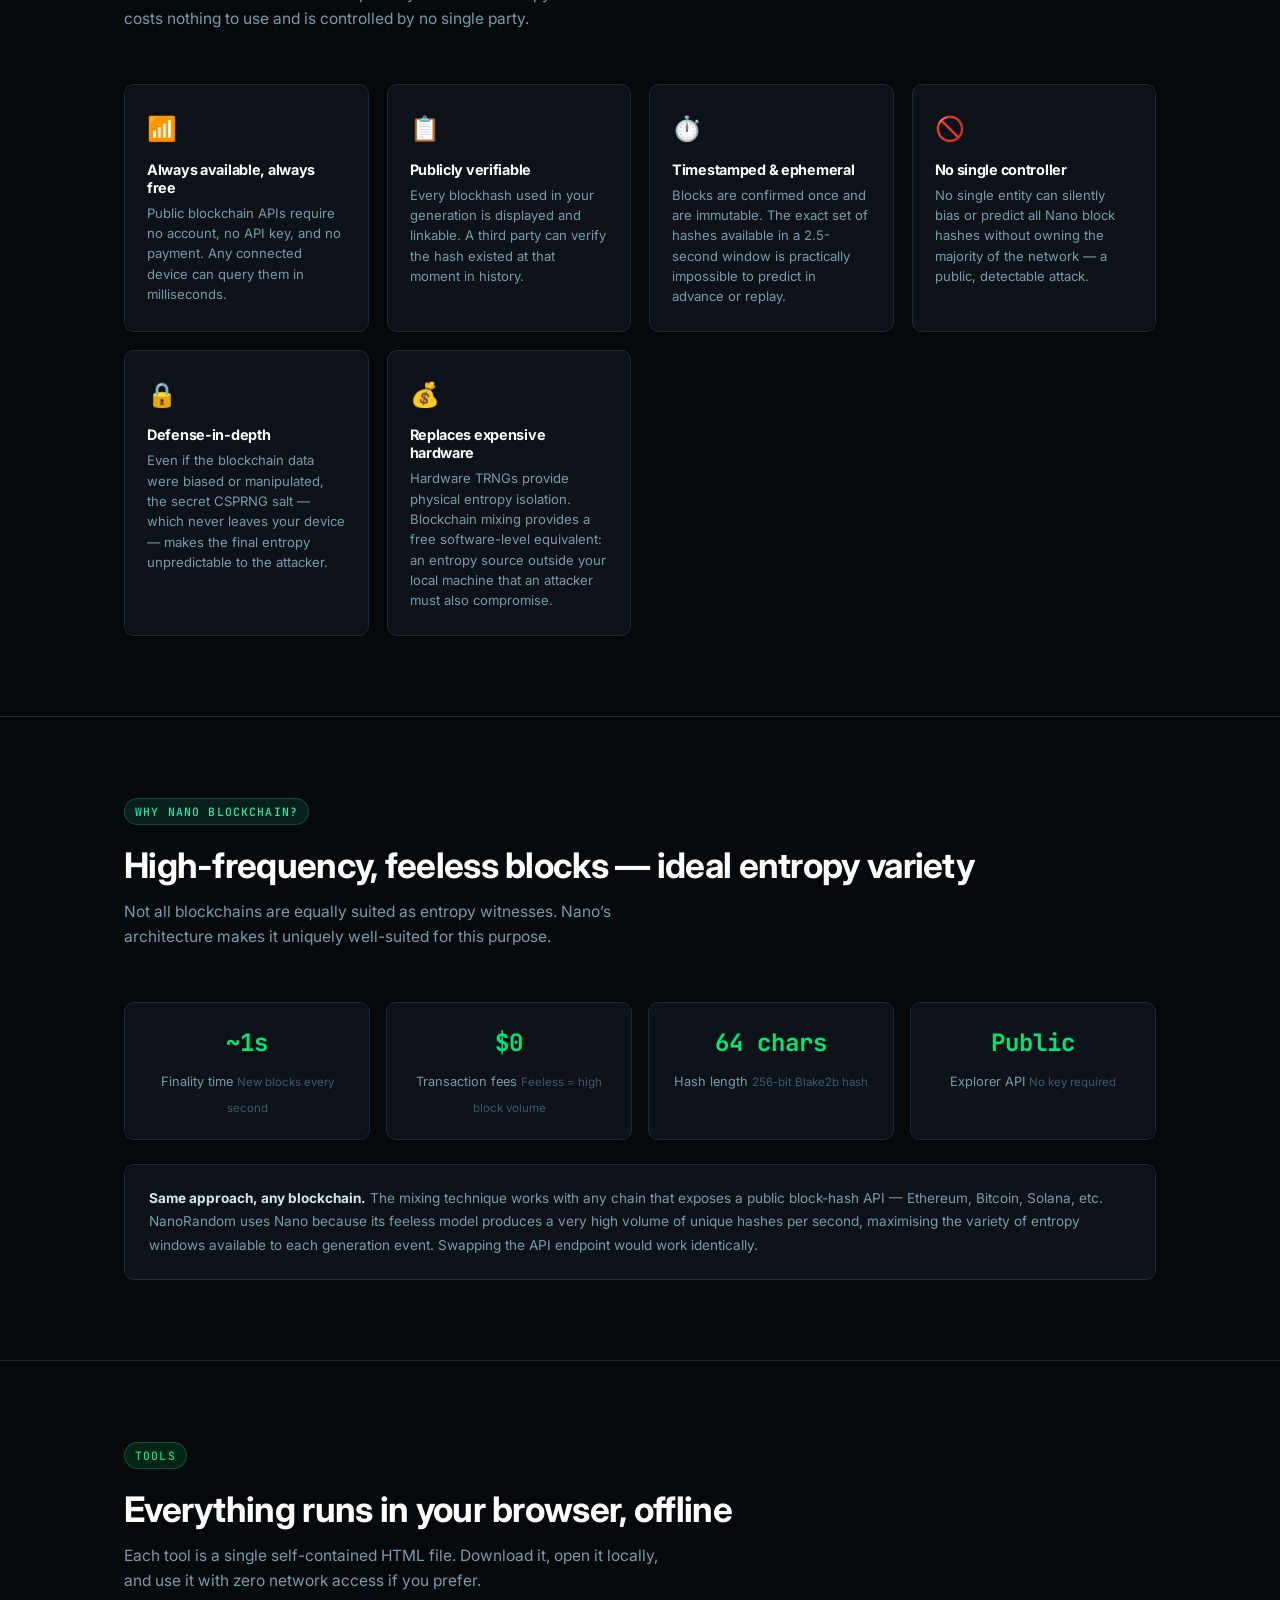
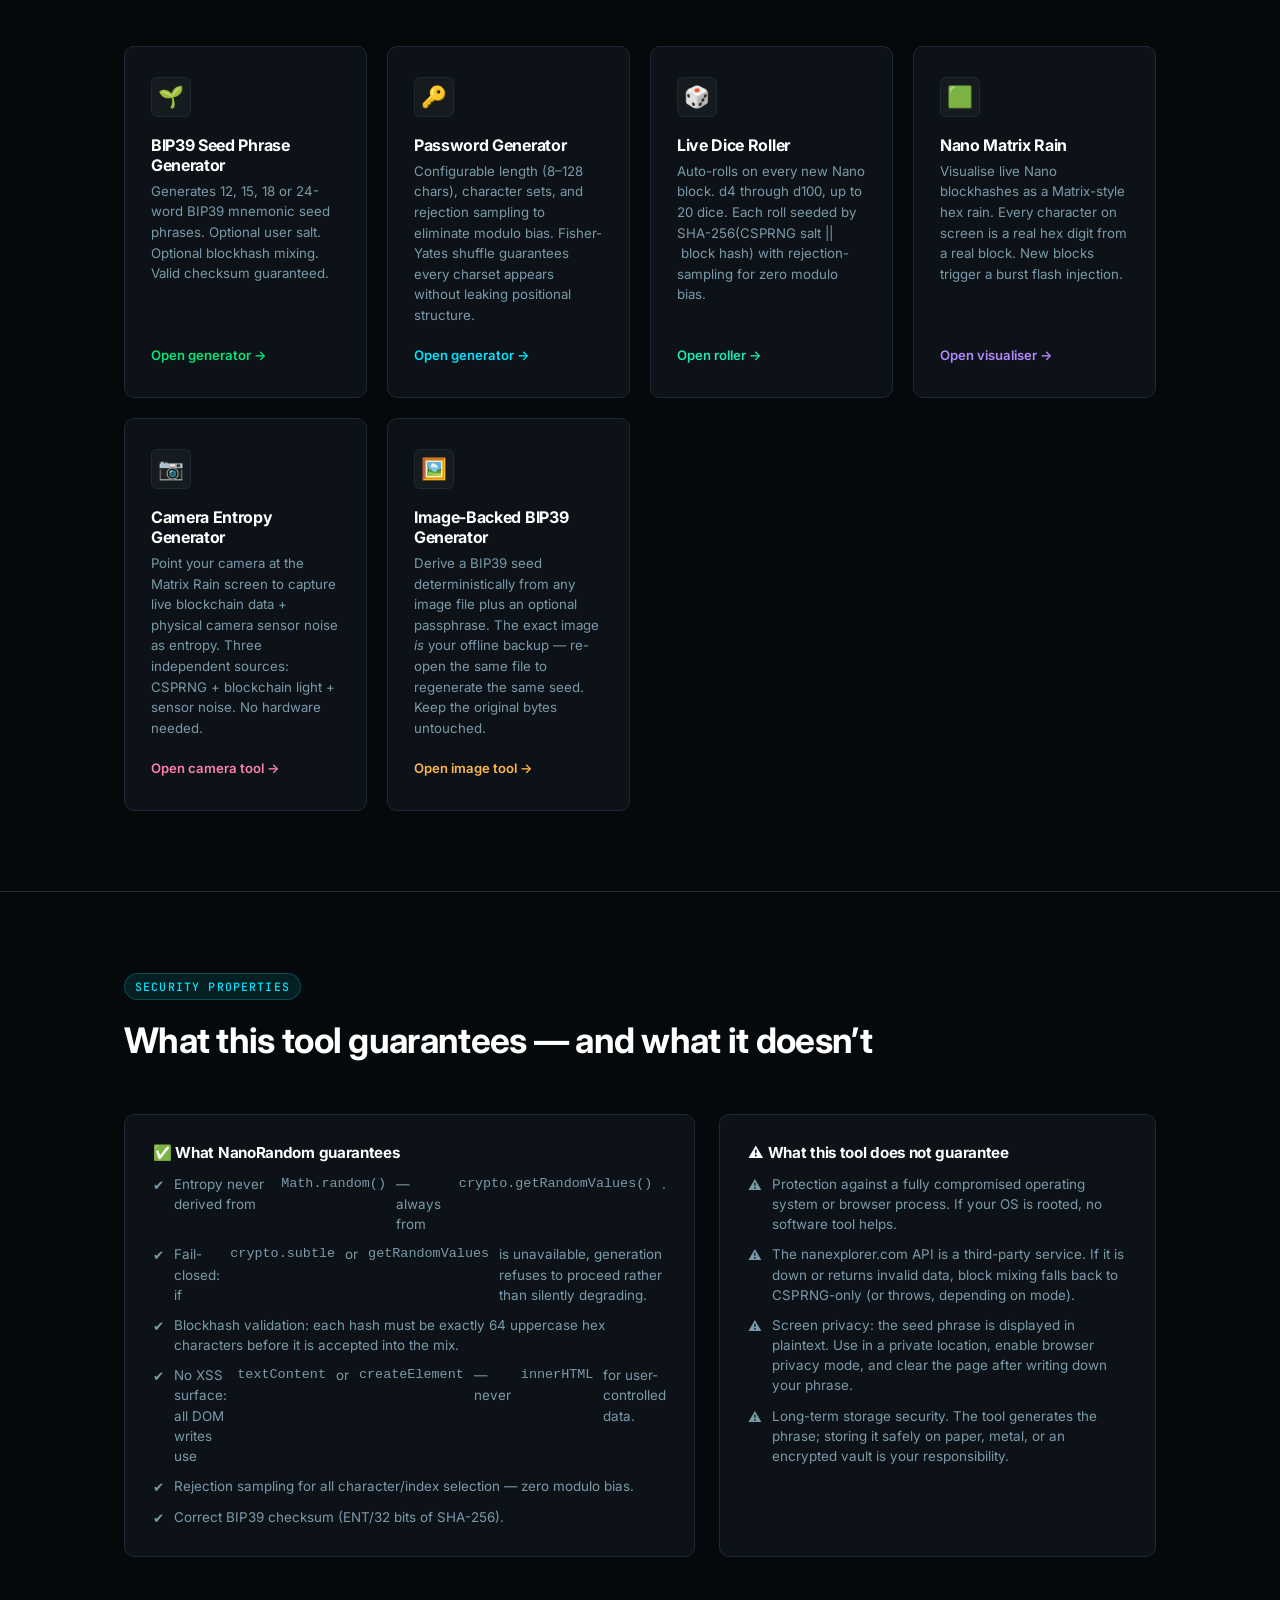
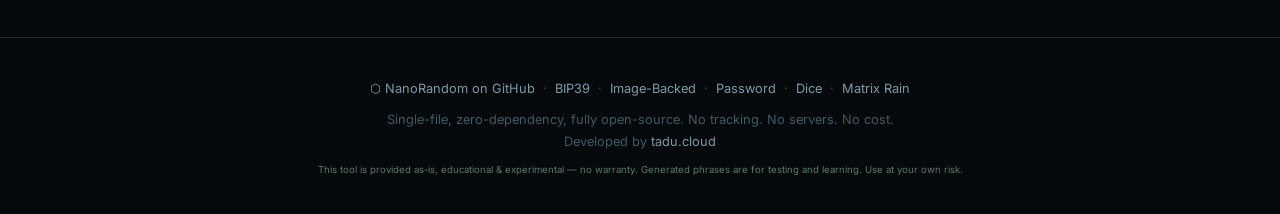
==== commit 940381a3: "image.html: PBKDF2-200k KDF, improved sha256, passphrase strength estimator, 50 MB file size limit" ====
--- a/index.html
+++ b/index.html
@@ -182,6 +182,24 @@
 }
 .nav-cta:hover { background: var(--teal); color: var(--bg); box-shadow: var(--glow-g); }
 
+.nav-links { display: flex; align-items: center; gap: 8px; }
+.nav-toggle {
+  display: none;
+  background: transparent;
+  border: 1px solid var(--border2);
+  color: var(--txt);
+  border-radius: var(--r-sm);
+  width: 38px; height: 38px;
+  font-size: 1.15em; line-height: 1;
+  cursor: pointer;
+  align-items: center; justify-content: center;
+  transition: color 0.2s, border-color 0.2s, background 0.2s;
+}
+.nav-toggle:hover { color: var(--cyan); border-color: var(--cyan2); background: rgba(0,229,255,0.06); }
+.nav-toggle .ic-close { display: none; }
+.nav-toggle.open .ic-open { display: none; }
+.nav-toggle.open .ic-close { display: inline; }
+
 /* ── Hero ─────────────────────────────────────────────────────── */
 .hero {
   position: relative;
@@ -484,6 +502,81 @@
 }
 footer a { color: var(--txt2); }
 footer a:hover { color: var(--txt); }
+
+/* ── Responsive ───────────────────────────────────────────────── */
+@media (max-width: 720px) {
+  .nav-toggle { display: inline-flex; }
+  .nav-links {
+    position: absolute;
+    top: 100%;
+    left: 0; right: 0;
+    flex-direction: column;
+    align-items: stretch;
+    gap: 4px;
+    padding: 12px 16px 16px;
+    background: rgba(6, 9, 11, 0.96);
+    backdrop-filter: blur(16px);
+    border-bottom: 1px solid var(--border);
+    transform: translateY(-8px);
+    opacity: 0;
+    pointer-events: none;
+    transition: opacity 0.18s ease, transform 0.18s ease;
+  }
+  .nav-links.open {
+    transform: translateY(0);
+    opacity: 1;
+    pointer-events: auto;
+  }
+  .nav-link, .nav-cta {
+    display: block;
+    text-align: left;
+    padding: 11px 12px;
+    font-size: 0.9em;
+  }
+  .nav-cta { text-align: center; }
+
+  .container { padding: 0 16px; }
+  .nav-inner { padding: 12px 16px; }
+  section { padding: 56px 0; }
+  .hero { padding: 56px 16px 48px; }
+  .hero-badge { font-size: 0.7em; margin-bottom: 22px; padding: 4px 12px; }
+  .hero h1 { margin-bottom: 16px; }
+  .hero-sub { margin-bottom: 30px; }
+  .hero-actions { gap: 10px; }
+  .btn { padding: 11px 20px; font-size: 0.88em; }
+  .hero-stats {
+    gap: 22px 28px;
+    margin-top: 42px;
+    padding-top: 28px;
+  }
+  .stat-val { font-size: 1.4em; }
+
+  .section-head { margin-bottom: 36px; }
+  .formula-box pre { font-size: 0.72em; padding: 16px 14px; line-height: 1.8; }
+  .layer { padding: 16px 16px; gap: 12px; }
+  .layer-num { width: 26px; height: 26px; }
+  .problem-card, .why-card, .sec-box { padding: 22px 18px; }
+  .nano-feat { padding: 18px 16px; }
+  .tool-card { padding: 24px 20px; }
+}
+
+@media (max-width: 420px) {
+  .hero { padding: 44px 14px 40px; }
+  .container { padding: 0 14px; }
+  .nav-inner { padding: 11px 14px; }
+  .hero-badge { font-size: 0.64em; }
+  .hero-stats { gap: 16px 22px; }
+  .stat-val { font-size: 1.25em; }
+  .stat-label { font-size: 0.72em; }
+  .problem-card, .why-card, .sec-box, .nano-feat, .tool-card { padding: 20px 16px; }
+  .formula-box pre { font-size: 0.68em; padding: 14px 12px; }
+}
+
+@media (max-width: 360px) {
+  .hero h1 { font-size: 1.9rem; }
+  .hero-actions { flex-direction: column; }
+  .btn { width: 100%; justify-content: center; }
+}
 </style>
 </head>
 <body>
@@ -494,11 +587,16 @@
     <div class="nav-logo">
       <span class="hex">&#x2B21;</span> NanoRandom
     </div>
-    <a class="nav-link" href="#how-it-works">How it works</a>
-    <a class="nav-link" href="#why-blockchain">Why blockchain</a>
-    <a class="nav-link" href="#tools">Tools</a>
-    <a class="nav-link" href="https://github.com/dungvn3000/nanorandom#readme" target="_blank" rel="noopener">GitHub</a>
-    <a class="nav-cta" href="bip39.html">Launch App &#x2192;</a>
+    <div class="nav-links" id="navLinks">
+      <a class="nav-link" href="#how-it-works">How it works</a>
+      <a class="nav-link" href="#why-blockchain">Why blockchain</a>
+      <a class="nav-link" href="#tools">Tools</a>
+      <a class="nav-link" href="https://github.com/dungvn3000/nanorandom#readme" target="_blank" rel="noopener">GitHub</a>
+      <a class="nav-cta" href="bip39.html">Launch App &#x2192;</a>
+    </div>
+    <button class="nav-toggle" id="navToggle" aria-label="Toggle menu" aria-expanded="false">
+      <span class="ic-open">&#9776;</span><span class="ic-close">&#10005;</span>
+    </button>
   </div>
 </nav>
 
@@ -855,6 +953,14 @@
            sources: CSPRNG + blockchain light + sensor noise. No hardware needed.</p>
         <span class="tc-link">Open camera tool &#x2192;</span>
       </a>
+      <a class="tool-card tc-green" href="image.html" style="--tc:#ffb74d">
+        <div class="tc-top">&#x1F5BC;&#xFE0F;</div>
+        <h3>Image-Backed BIP39 Generator</h3>
+        <p>Derive a BIP39 seed deterministically from any image file plus an optional
+           passphrase. The exact image <i>is</i> your offline backup &mdash; re-open the same
+           file to regenerate the same seed. Keep the original bytes untouched.</p>
+        <span class="tc-link">Open image tool &#x2192;</span>
+      </a>
     </div>
   </div>
 </section>
@@ -935,6 +1041,8 @@
       &nbsp;&middot;&nbsp;
       <a href="bip39.html">BIP39</a>
       &nbsp;&middot;&nbsp;
+      <a href="image.html">Image-Backed</a>
+      &nbsp;&middot;&nbsp;
       <a href="password.html">Password</a>
       &nbsp;&middot;&nbsp;
       <a href="dice.html">Dice</a>
@@ -954,5 +1062,26 @@
   </div>
 </footer>
 
+<script>
+(function () {
+  var toggle = document.getElementById('navToggle');
+  var links = document.getElementById('navLinks');
+  if (!toggle || !links) return;
+  function setOpen(open) {
+    links.classList.toggle('open', open);
+    toggle.classList.toggle('open', open);
+    toggle.setAttribute('aria-expanded', open ? 'true' : 'false');
+  }
+  toggle.addEventListener('click', function () {
+    setOpen(!links.classList.contains('open'));
+  });
+  links.addEventListener('click', function (e) {
+    if (e.target.closest('a')) setOpen(false);
+  });
+  var mq = window.matchMedia('(min-width: 721px)');
+  mq.addEventListener('change', function (e) { if (e.matches) setOpen(false); });
+})();
+</script>
+
 </body>
 </html>
